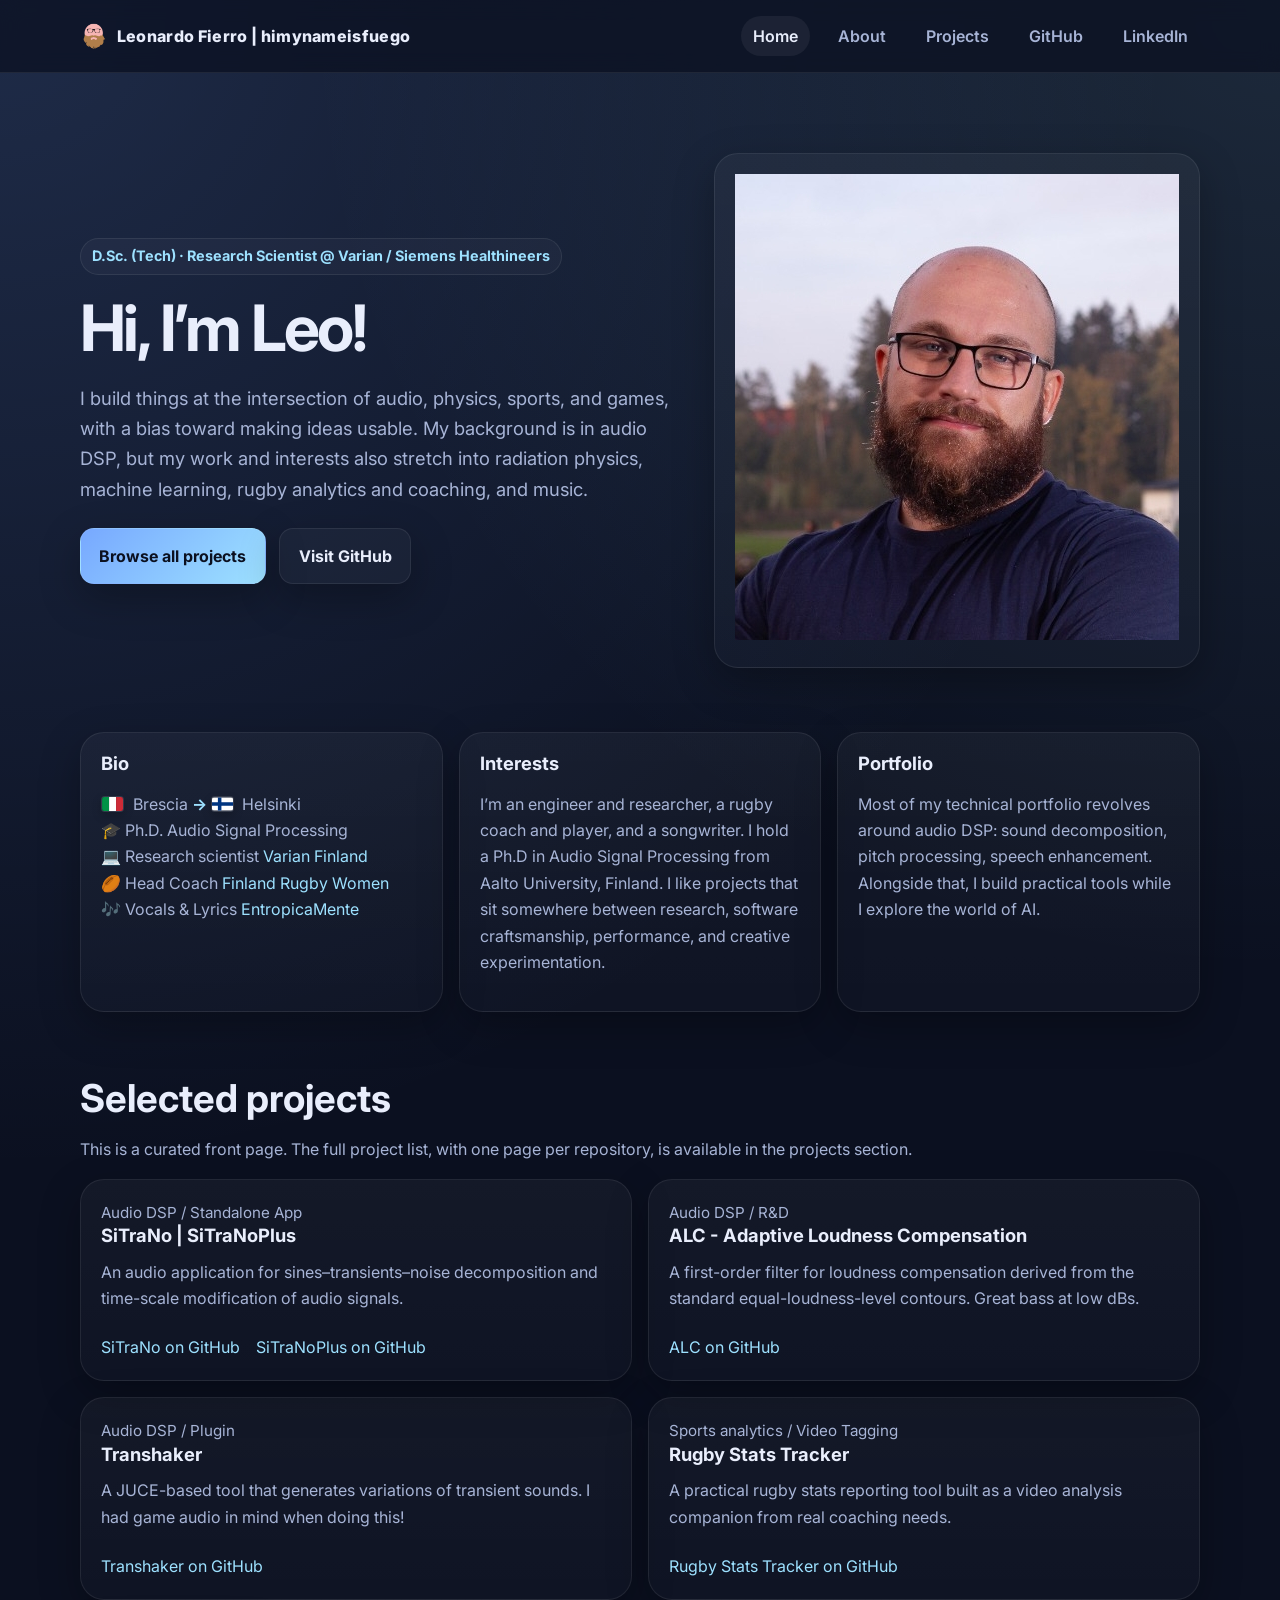
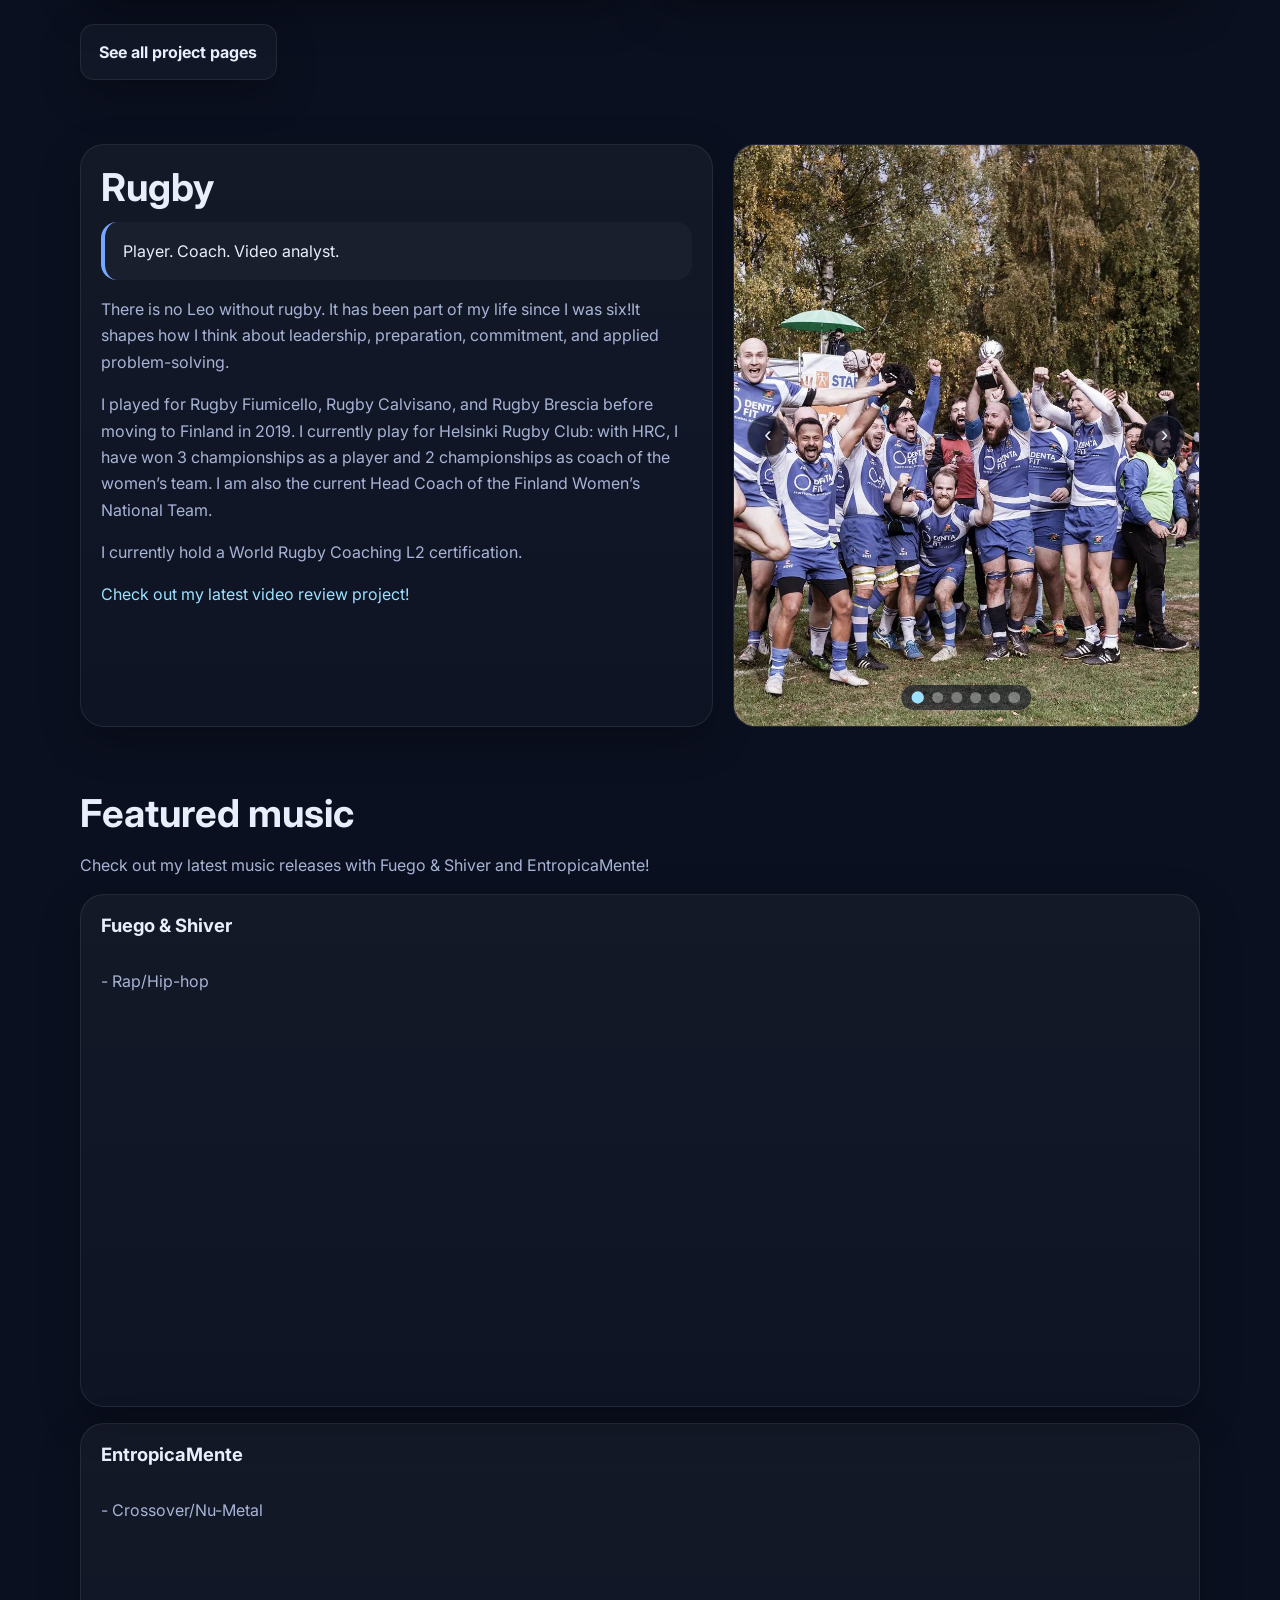
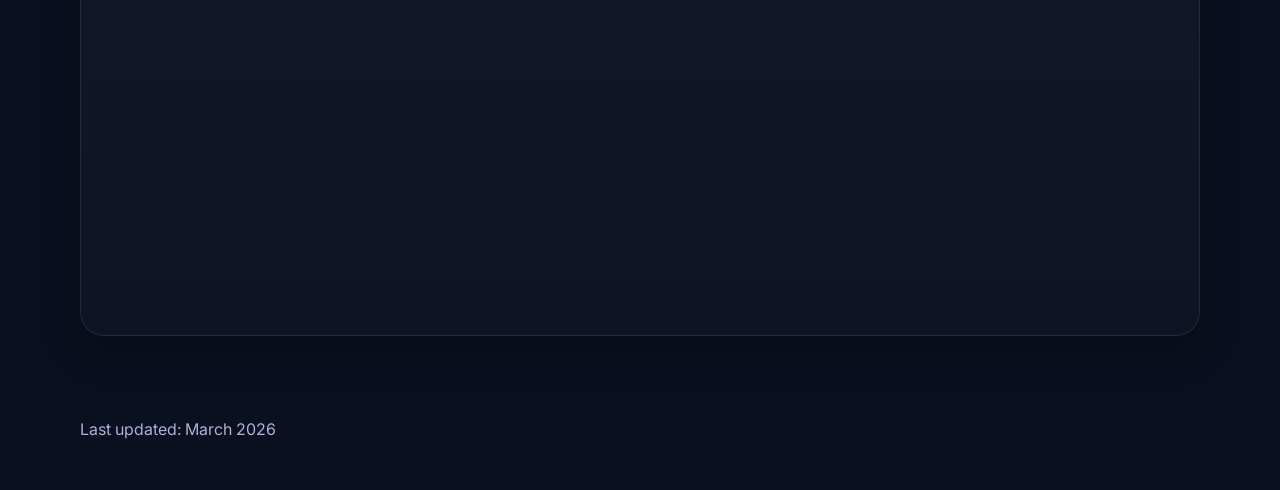
==== index.html @ 5ecedb30 "Refined music section" ====
<!DOCTYPE html>
<html lang="en">
<head>
  <meta charset="UTF-8" />
  <meta name="viewport" content="width=device-width, initial-scale=1.0" />
  <title>Leonardo Fierro | Home</title>
  <meta name="description" content="Portfolio site for Leonardo Fierro, featuring audio DSP, software tools, music, rugby, ML, and side projects." />
  <link rel="preconnect" href="https://fonts.googleapis.com">
  <link rel="preconnect" href="https://fonts.gstatic.com" crossorigin>
  <link href="https://fonts.googleapis.com/css2?family=Inter:wght@400;500;600;700;800&display=swap" rel="stylesheet">
  <link rel="stylesheet" href="style.css?v=20260321-1" />
  <style>
    .brand{display:inline-flex;align-items:center;gap:.55rem;text-decoration:none;}
    .brand-icon{width:28px;height:28px;object-fit:contain;display:block;}
  </style>
</head>
<body>

<header class="site-header">
  <div class="container nav">
    <a class="brand" href="index.html">
      <img src="assets/Leo_Icon.png" alt="Leo icon" class="brand-icon" />
      <span>Leonardo Fierro | himynameisfuego</span>
    </a>
    <nav class="nav-links">
      <a class="active" href="index.html">Home</a>
      <a href="about.html">About</a>
      <a href="projects.html">Projects</a>
      <a href="https://github.com/himynameisfuego">GitHub</a>
      <a href="https://www.linkedin.com/in/leonardo-fierro">LinkedIn</a>
    </nav>
  </div>
</header>

<main>
  <section class="hero">
    <div class="container hero-grid hero-grid-profile">
      <div>
        <span class="kicker">D.Sc. (Tech) · Research Scientist @ Varian / Siemens Healthineers </span>
        <p>   </p>
        <h1>Hi, I’m Leo!</h1>
        <p class="lead">I build things at the intersection of audio, physics, sports, and games, with a bias toward making ideas usable. My background is in audio DSP, but my work and interests also stretch into radiation physics, machine learning, rugby analytics and coaching, and music.</p>
        <div class="actions">
          <a class="button primary" href="projects.html">Browse all projects</a>
          <a class="button secondary" href="https://github.com/himynameisfuego">Visit GitHub</a>
        </div>
      </div>

      <aside class="card photo-card">
        <div class="photo-placeholder">
          <img src="assets/Leo_Portrait.jpeg" alt="Portrait" class="profile-photo" />
        </div>
      </aside>
    </div>
  </section>

  <section class="section">
    <div class="container grid-3">
      <article class="card">
        <h3>Bio</h3>
        <p><span class="flag-badge" aria-label="Italy">
          <svg viewBox="0 0 3 2" role="img" aria-hidden="true">
            <rect width="1" height="2" x="0" fill="#009246"></rect>
            <rect width="1" height="2" x="1" fill="#ffffff"></rect>
            <rect width="1" height="2" x="2" fill="#ce2b37"></rect>
          </svg>
        </span> Brescia <span class="bio-arrow" aria-hidden="true">→</span> <span class="flag-badge" aria-label="Finland">
          <svg viewBox="0 0 18 11" role="img" aria-hidden="true">
            <rect width="18" height="11" fill="#ffffff"></rect>
            <rect x="5" width="3" height="11" fill="#003580"></rect>
            <rect y="4" width="18" height="3" fill="#003580"></rect>
          </svg>
        </span> Helsinki<br>
        🎓 Ph.D. Audio Signal Processing<br>
        💻 Research scientist <a href="https://instagram.com/varian_finland">Varian Finland</a><br>
        🏉 Head Coach <a href="https://instagram.com/finrugby15s">Finland Rugby Women</a><br>
        🎶 Vocals & Lyrics <a href="https://instagram.com/entropicamentegang">EntropicaMente</a></p>
      </article>
      <article class="card">
        <h3>Interests</h3>
        <p>I’m an engineer and researcher, a rugby coach and player, and a songwriter. I hold a Ph.D in Audio Signal Processing from Aalto University, Finland. I like projects that sit somewhere between research, software craftsmanship, performance, and creative experimentation.</p>
      </article>
      <article class="card">
        <h3>Portfolio</h3>
        <p>Most of my technical portfolio revolves around audio DSP: sound decomposition, pitch processing, speech enhancement. Alongside that, I build practical tools while I explore the world of AI. </p>
      </article>
    </div>
  </section>

 <section class="section">
    <div class="container">
      <h2>Selected projects</h2>
      <p>This is a curated front page. The full project list, with one page per repository, is available in the projects section.</p>
      <div class="project-grid">
        <article class="card project-card">
          <div>
            <div class="small">Audio DSP / Standalone App</div>
            <h3>SiTraNo | SiTraNoPlus</h3>
            <p>An audio application for sines–transients–noise decomposition and time-scale modification of audio signals.</p>
          </div>
          <div class="footer-links">
            <a href="https://github.com/himynameisfuego/SiTraNo">SiTraNo on GitHub</a>
            <a href="https://github.com/himynameisfuego/SiTraNoPlus">SiTraNoPlus on GitHub</a>
          </div>
        </article>

        <article class="card project-card">
          <div>
            <div class="small">Audio DSP / R&D</div>
            <h3>ALC - Adaptive Loudness Compensation</h3>
            <p>A first-order filter for loudness compensation derived from the standard equal-loudness-level contours. Great bass at low dBs.</p>
          </div>
          <div class="footer-links">
            <a href="https://github.com/himynameisfuego/ALC">ALC on GitHub</a>
          </div>
        </article>
        <article class="card project-card">
          <div>
            <div class="small">Audio DSP / Plugin</div>
            <h3>Transhaker</h3>
            <p>A JUCE-based tool that generates variations of transient sounds. I had game audio in mind when doing this!</p>
          </div>
          <div class="footer-links">
            <a href="https://github.com/himynameisfuego/transhaker">Transhaker on GitHub</a>
          </div>
        </article>
        <article class="card project-card">
          <div>
            <div class="small">Sports analytics / Video Tagging</div>
            <h3>Rugby Stats Tracker</h3>
            <p>A practical rugby stats reporting tool built as a video analysis companion from real coaching needs.</p>
          </div>
          <div class="footer-links">
            <a href="https://github.com/himynameisfuego/rugbystatstracker">Rugby Stats Tracker on GitHub</a>
          </div>
        </article>
      </div>
      <div class="actions">
        <a class="button secondary" href="projects.html">See all project pages</a>
      </div>
    </div>
  </section>

  <section class="section">
    <div class="container two-col">
      <article class="card">
        <h2>Rugby</h2>
        <div class="callout">Player. Coach. Video analyst.</div>
        
        <p>There is no Leo without rugby. It has been part of my life since I was six!It shapes how I think about leadership, preparation, commitment, and applied problem-solving. </p>
        <p>I played for Rugby Fiumicello, Rugby Calvisano, and Rugby Brescia before moving to Finland in 2019. I currently play for Helsinki Rugby Club: with HRC, I have won 3 championships as a player and 2 championships as coach of the women’s team. I am also the current Head Coach of the Finland Women’s National Team.</p>
        <p>I currently hold a World Rugby Coaching L2 certification.</p>
        <p><a href="https://github.com/himynameisfuego/rugbystatstracker">Check out my latest video review project!</a></p>
      </article>
      <article class="slideshow-card">
        <div class="image-carousel" data-carousel aria-label="Rugby slideshow">
          <div class="carousel-viewport">
            <img class="carousel-slide is-active" src="assets/rugbycarousel/rugby_carousel_0.jpg" alt="Rugby photo 1" />
            <img class="carousel-slide" src="assets/rugbycarousel/rugby_carousel_1.jpg" alt="Rugby photo 2" />
            <img class="carousel-slide" src="assets/rugbycarousel/rugby_carousel_2.jpg" alt="Rugby photo 3" />
            <img class="carousel-slide" src="assets/rugbycarousel/rugby_carousel_3.jpg" alt="Rugby photo 4" />
            <img class="carousel-slide" src="assets/rugbycarousel/rugby_carousel_4.jpg" alt="Rugby photo 5" />
            <img class="carousel-slide" src="assets/rugbycarousel/rugby_carousel_5.jpg" alt="Rugby photo 6" />
          </div>
          <button class="carousel-button prev" type="button" aria-label="Previous slide">&#8249;</button>
          <button class="carousel-button next" type="button" aria-label="Next slide">&#8250;</button>
          <div class="carousel-dots" aria-label="Select slide">
            <button class="carousel-dot is-active" type="button" aria-label="Show slide 1"></button>
            <button class="carousel-dot" type="button" aria-label="Show slide 2"></button>
            <button class="carousel-dot" type="button" aria-label="Show slide 3"></button>
            <button class="carousel-dot" type="button" aria-label="Show slide 4"></button>
            <button class="carousel-dot" type="button" aria-label="Show slide 5"></button>
            <button class="carousel-dot" type="button" aria-label="Show slide 6"></button>
          </div>
        </div>
      </article>
    </div>
  </section>

  <section class="section">
    <div class="container">
      <h2>Featured music</h2>
      <p>Check out my latest music releases with Fuego &amp; Shiver and EntropicaMente!</p>
      <div class="music-grid">
        <article class="card music-card">
          <h3>Fuego &amp; Shiver</h3><p> - Rap/Hip-hop</p>
          <div class="music-split">
            <div class="embed-panel">
              <div class="embed-shell">
                <iframe width="100%" height="352" style="border-radius:12px" src="https://open.spotify.com/embed/artist/7glxHQGzn2ToQAzg8unOnQ?utm_source=generator" width="100%" height="352" frameBorder="0" allowfullscreen="" allow="autoplay; clipboard-write; encrypted-media; fullscreen; picture-in-picture" loading="lazy"></iframe>
              </div>
            </div>
            <div class="embed-panel">
              <iframe width="100%" height="352"src="https://www.youtube.com/embed/sMtLFFxiB2U?si=kuXKdVcHOmnSJysK" title="YouTube video player" frameborder="0" allow="accelerometer; autoplay; clipboard-write; encrypted-media; gyroscope; picture-in-picture; web-share" referrerpolicy="strict-origin-when-cross-origin" allowfullscreen></iframe>
            </div>
          </div>
        </article>

        <article class="card music-card">
          <h3>EntropicaMente</h3><p> - Crossover/Nu-Metal</p>
          <div class="music-split">
            <div class="embed-panel">
              <div class="embed-shell">
                <iframe style="border-radius:12px" src="https://open.spotify.com/embed/artist/7eSi8KsNZN5KmfMypbUKiH?utm_source=generator" width="100%" height="352" frameBorder="0" allowfullscreen="" allow="autoplay; clipboard-write; encrypted-media; fullscreen; picture-in-picture" loading="lazy"></iframe>
              </div>
            </div>
            <div class="embed-panel">
              <iframe width="100%" height="352" src="https://www.youtube.com/embed/uacn_IPbS1g?si=yPles4wyiIvfH2qT" title="YouTube video player" frameborder="0" allow="accelerometer; autoplay; clipboard-write; encrypted-media; gyroscope; picture-in-picture; web-share" referrerpolicy="strict-origin-when-cross-origin" allowfullscreen></iframe>
            </div>
          </div>
        </article>
      </div>
    </div>
  </section>

 
</main>

<footer>
  <div class="container">
    <div>Last updated: March 2026</div>
  </div>
</footer>
<script>
  document.querySelectorAll("[data-carousel]").forEach((carousel) => {
    const slides = Array.from(carousel.querySelectorAll(".carousel-slide"));
    const dots = Array.from(carousel.querySelectorAll(".carousel-dot"));
    const prevButton = carousel.querySelector(".carousel-button.prev");
    const nextButton = carousel.querySelector(".carousel-button.next");
    let activeIndex = 0;
    let intervalId;

    const setSlide = (index) => {
      activeIndex = (index + slides.length) % slides.length;

      slides.forEach((slide, slideIndex) => {
        slide.classList.toggle("is-active", slideIndex === activeIndex);
      });

      dots.forEach((dot, dotIndex) => {
        const isActive = dotIndex === activeIndex;
        dot.classList.toggle("is-active", isActive);
        dot.setAttribute("aria-current", isActive ? "true" : "false");
      });
    };

    const startAutoplay = () => {
      clearInterval(intervalId);
      intervalId = window.setInterval(() => {
        setSlide(activeIndex + 1);
      }, 4500);
    };

    prevButton?.addEventListener("click", () => {
      setSlide(activeIndex - 1);
      startAutoplay();
    });

    nextButton?.addEventListener("click", () => {
      setSlide(activeIndex + 1);
      startAutoplay();
    });

    dots.forEach((dot, dotIndex) => {
      dot.addEventListener("click", () => {
        setSlide(dotIndex);
        startAutoplay();
      });
    });

    carousel.addEventListener("mouseenter", () => clearInterval(intervalId));
    carousel.addEventListener("mouseleave", startAutoplay);
    carousel.addEventListener("focusin", () => clearInterval(intervalId));
    carousel.addEventListener("focusout", startAutoplay);

    setSlide(0);
    startAutoplay();
  });
</script>
</body>
</html>
---- style.css ----
:root {
  --bg: #0b1020;
  --panel: #121a31;
  --panel-2: #182242;
  --text: #e9eefc;
  --muted: #a7b4d6;
  --accent: #77a8ff;
  --accent-2: #9de1ff;
  --border: rgba(255,255,255,0.08);
  --shadow: 0 14px 40px rgba(0,0,0,0.28);
  --max: 1120px;
}
* { box-sizing: border-box; }
html { scroll-behavior: smooth; }
body {
  margin: 0;
  font-family: Inter, ui-sans-serif, system-ui, -apple-system, BlinkMacSystemFont, "Segoe UI", sans-serif;
  background:
    radial-gradient(circle at top left, rgba(119,168,255,0.18), transparent 30%),
    radial-gradient(circle at top right, rgba(157,225,255,0.12), transparent 25%),
    var(--bg);
  color: var(--text);
  line-height: 1.65;
}
a { color: var(--accent-2); text-decoration: none; }
a:hover { text-decoration: underline; }
.container { width: min(var(--max), calc(100% - 2rem)); margin: 0 auto; }
.site-header {
  position: sticky; top: 0; z-index: 20;
  backdrop-filter: blur(10px);
  background: rgba(11,16,32,0.72);
  border-bottom: 1px solid var(--border);
}
.nav {
  display: flex; align-items: center; justify-content: space-between;
  min-height: 72px; gap: 1rem;
}
.brand { font-weight: 800; color: var(--text); letter-spacing: 0.02em; }
.nav-links { display: flex; gap: 1rem; flex-wrap: wrap; }
.nav-links a {
  color: var(--muted); font-weight: 600; padding: 0.4rem 0.75rem; border-radius: 999px;
}
.nav-links a:hover, .nav-links a.active {
  background: rgba(255,255,255,0.06); color: var(--text); text-decoration: none;
}
.hero { padding: 5rem 0 3rem; }
.hero-grid { display: grid; grid-template-columns: 1.2fr 0.8fr; gap: 2rem; align-items: center; }
.kicker {
  display: inline-block; padding: 0.35rem 0.7rem; border: 1px solid var(--border); border-radius: 999px;
  color: var(--accent-2); font-size: 0.9rem; font-weight: 700; background: rgba(255,255,255,0.03);
}
h1, h2, h3 { line-height: 1.15; margin: 0 0 0.8rem; }
h1 { font-size: clamp(2.5rem, 5vw, 4.6rem); letter-spacing: -0.04em; }
h2 { font-size: clamp(1.8rem, 3vw, 2.4rem); }
h3 { font-size: 1.15rem; }
.lead { font-size: 1.15rem; color: var(--muted); max-width: 66ch; }
.actions { display: flex; gap: 0.85rem; flex-wrap: wrap; margin-top: 1.5rem; }
.button {
  display: inline-flex; align-items: center; justify-content: center;
  padding: 0.85rem 1.15rem; border-radius: 14px; font-weight: 700;
  border: 1px solid var(--border); box-shadow: var(--shadow);
}
.button.primary { background: linear-gradient(135deg, var(--accent), var(--accent-2)); color: #0b1020; }
.button.secondary { background: rgba(255,255,255,0.03); color: var(--text); }
.card {
  background: linear-gradient(180deg, rgba(255,255,255,0.04), rgba(255,255,255,0.02));
  border: 1px solid var(--border);
  border-radius: 24px;
  padding: 1.25rem;
  box-shadow: var(--shadow);
}
.stat-grid, .grid-3, .project-grid {
  display: grid; gap: 1rem;
}
.stat-grid { grid-template-columns: repeat(3, minmax(0, 1fr)); margin-top: 1.3rem; }
.grid-3 { grid-template-columns: repeat(3, minmax(0, 1fr)); }
.project-grid { grid-template-columns: repeat(2, minmax(0, 1fr)); }
.music-grid {
  display: grid;
  gap: 1rem;
}
.stat-number { font-size: 1.7rem; font-weight: 800; }
.stat-label { color: var(--muted); font-size: 0.95rem; }
.section { padding: 1rem 0 3rem; }
.section p { color: var(--muted); }
.flag-badge {
  display: inline-flex;
  width: 1.45rem;
  height: 1rem;
  margin-right: 0.28rem;
  vertical-align: -0.12rem;
  border: 1px solid rgba(255,255,255,0.12);
  border-radius: 0.2rem;
  overflow: hidden;
  box-shadow: 0 4px 10px rgba(0,0,0,0.2);
}
.flag-badge svg {
  width: 100%;
  height: 100%;
  display: block;
}
.bio-arrow {
  color: var(--accent-2);
  font-weight: 700;
}
.badges { display: flex; gap: 0.55rem; flex-wrap: wrap; margin-top: 0.8rem; }
.badge {
  padding: 0.35rem 0.65rem; border-radius: 999px; font-size: 0.84rem; font-weight: 700;
  background: rgba(119,168,255,0.12); color: var(--accent-2); border: 1px solid rgba(119,168,255,0.15);
}
.project-card {
  display: flex; flex-direction: column; gap: 0.9rem;
  min-height: 100%;
}
.project-card .meta, .meta-list { color: var(--muted); font-size: 0.95rem; }
.project-card p { margin: 0; }
.project-card .footer-links { display: flex; gap: 1rem; flex-wrap: wrap; margin-top: auto; padding-top: 0.5rem; }
.music-card {
  display: flex;
  flex-direction: column;
  gap: 1rem;
}
.music-card h3 {
  margin: 0;
}
.music-split {
  display: grid;
  grid-template-columns: repeat(2, minmax(0, 1fr));
  gap: 1rem;
}
.embed-panel {
  display: flex;
  flex-direction: column;
  gap: 0.7rem;
}
.embed-shell {
  min-height: 352px;
}
.video-placeholder {
  display: flex;
  align-items: center;
  justify-content: center;
  min-height: 352px;
  padding: 1.25rem;
  border: 1px dashed rgba(157,225,255,0.3);
  border-radius: 18px;
  background:
    linear-gradient(180deg, rgba(255,255,255,0.03), rgba(255,255,255,0.02)),
    radial-gradient(circle at top left, rgba(119,168,255,0.12), transparent 45%);
  color: var(--muted);
  font-weight: 600;
  text-align: center;
}
.callout {
  border-left: 4px solid var(--accent); padding: 1rem 1rem 1rem 1.1rem; background: rgba(255,255,255,0.03); border-radius: 16px;
}
.music-slideshow-card {
  display: flex;
  flex-direction: column;
  gap: 1rem;
}
.image-carousel {
  position: relative;
  border-radius: 22px;
  overflow: hidden;
  border: 1px solid var(--border);
  background: rgba(255,255,255,0.03);
}
.carousel-viewport {
  position: relative;
  aspect-ratio: 4 / 5;
  min-height: 320px;
}
.carousel-slide {
  position: absolute;
  inset: 0;
  width: 100%;
  height: 100%;
  object-fit: cover;
  opacity: 0;
  transition: opacity 0.45s ease;
}
.carousel-slide.is-active {
  opacity: 1;
}
.carousel-button {
  position: absolute;
  top: 50%;
  transform: translateY(-50%);
  width: 42px;
  height: 42px;
  border: 1px solid rgba(255,255,255,0.16);
  border-radius: 999px;
  background: rgba(11,16,32,0.68);
  color: var(--text);
  font-size: 1.4rem;
  line-height: 1;
  cursor: pointer;
  z-index: 2;
  transition: background 0.2s ease, border-color 0.2s ease;
}
.carousel-button:hover,
.carousel-button:focus-visible {
  background: rgba(24,34,66,0.92);
  border-color: rgba(157,225,255,0.42);
}
.carousel-button.prev { left: 0.85rem; }
.carousel-button.next { right: 0.85rem; }
.carousel-dots {
  position: absolute;
  left: 50%;
  bottom: 1rem;
  transform: translateX(-50%);
  display: flex;
  gap: 0.5rem;
  padding: 0.45rem 0.7rem;
  border-radius: 999px;
  background: rgba(11,16,32,0.62);
  z-index: 2;
}
.carousel-dot {
  width: 0.7rem;
  height: 0.7rem;
  padding: 0;
  border: 0;
  border-radius: 999px;
  background: rgba(255,255,255,0.35);
  cursor: pointer;
  transition: transform 0.2s ease, background 0.2s ease;
}
.carousel-dot.is-active {
  background: var(--accent-2);
  transform: scale(1.12);
}
.page-hero { padding: 3rem 0 1.5rem; }
.page-hero h1 { font-size: clamp(2rem, 4vw, 3.2rem); }
.breadcrumbs { color: var(--muted); margin-bottom: 0.8rem; font-size: 0.95rem; }
.two-col { display: grid; grid-template-columns: 1.15fr 0.85fr; gap: 1.25rem; }
.about-hero-grid {
  display: grid;
  grid-template-columns: minmax(0, 1.15fr) minmax(320px, 0.85fr);
  gap: 1.5rem;
  align-items: start;
}
.about-summary-card {
  display: grid;
  gap: 1rem;
}
.about-photo {
  width: 100%;
  aspect-ratio: 4 / 4.8;
  object-fit: cover;
  border-radius: 18px;
  border: 1px solid var(--border);
}
.about-fact-list {
  display: grid;
  gap: 0.9rem;
}
.about-fact {
  padding: 0.95rem 1rem;
  border-radius: 18px;
  border: 1px solid var(--border);
  background: rgba(255,255,255,0.03);
}
.about-fact p {
  margin: 0.35rem 0 0;
}
.eyebrow {
  color: var(--accent-2);
  font-size: 0.78rem;
  font-weight: 800;
  letter-spacing: 0.08em;
  text-transform: uppercase;
}
.timeline {
  position: relative;
  display: grid;
  gap: 1.1rem;
  margin-top: 1.5rem;
}
.timeline::before {
  content: "";
  position: absolute;
  left: 10.6rem;
  top: 0.4rem;
  bottom: 0.4rem;
  width: 2px;
  background: linear-gradient(180deg, rgba(157,225,255,0.75), rgba(119,168,255,0.2));
}
.timeline-item {
  display: grid;
  grid-template-columns: 9rem 1rem minmax(0, 1fr);
  gap: 1rem;
  align-items: start;
}
.timeline-date {
  padding-top: 0.15rem;
  color: var(--accent-2);
  font-size: 0.8rem;
  font-weight: 800;
  letter-spacing: 0.07em;
  text-align: right;
  text-transform: uppercase;
}
.timeline-marker {
  position: relative;
  width: 1rem;
  height: 1rem;
  margin-top: 0.2rem;
  border-radius: 999px;
  background: linear-gradient(135deg, var(--accent), var(--accent-2));
  box-shadow: 0 0 0 5px rgba(119,168,255,0.14);
}
.timeline-card {
  padding: 1rem 1.1rem;
  border-radius: 20px;
  border: 1px solid var(--border);
  background: linear-gradient(180deg, rgba(255,255,255,0.04), rgba(255,255,255,0.02));
}
.timeline-card h3 {
  margin-bottom: 0.5rem;
}
.timeline-card p {
  margin: 0;
}
.publication-grid,
.highlight-grid {
  display: grid;
  gap: 1rem;
}
.publication-grid {
  grid-template-columns: repeat(2, minmax(0, 1fr));
}
.publication-card,
.highlight-card {
  display: flex;
  flex-direction: column;
  gap: 0.9rem;
  min-height: 100%;
}
.publication-list {
  margin: 0;
  padding-left: 1.2rem;
  display: grid;
  gap: 1rem;
}
.publication-list li {
  color: var(--muted);
}
.publication-list p {
  margin: 0.2rem 0 0;
}
.publication-year {
  display: inline-block;
  margin-bottom: 0.25rem;
  color: var(--accent-2);
  font-size: 0.84rem;
  font-weight: 800;
  letter-spacing: 0.06em;
  text-transform: uppercase;
}
.highlight-grid {
  grid-template-columns: repeat(2, minmax(0, 1fr));
}
ul.clean { margin: 0; padding-left: 1.15rem; color: var(--muted); }
ul.clean li + li { margin-top: 0.55rem; }
footer { padding: 2rem 0 3rem; color: var(--muted); }
.small { font-size: 0.95rem; color: var(--muted); }
@media (max-width: 900px) {
  .hero-grid, .two-col, .grid-3, .project-grid, .stat-grid { grid-template-columns: 1fr; }
  .nav { padding: 0.75rem 0; align-items: flex-start; flex-direction: column; }
  .about-hero-grid,
  .publication-grid,
  .highlight-grid {
    grid-template-columns: 1fr;
  }
  .music-split {
    grid-template-columns: 1fr;
  }
  .timeline::before {
    left: 0.45rem;
  }
  .timeline-item {
    grid-template-columns: 1rem minmax(0, 1fr);
  }
  .timeline-date {
    grid-column: 2;
    text-align: left;
    padding: 0 0 0.25rem;
  }
  .timeline-marker {
    grid-row: 1 / span 2;
  }
  .timeline-card {
    grid-column: 2;
  }
}
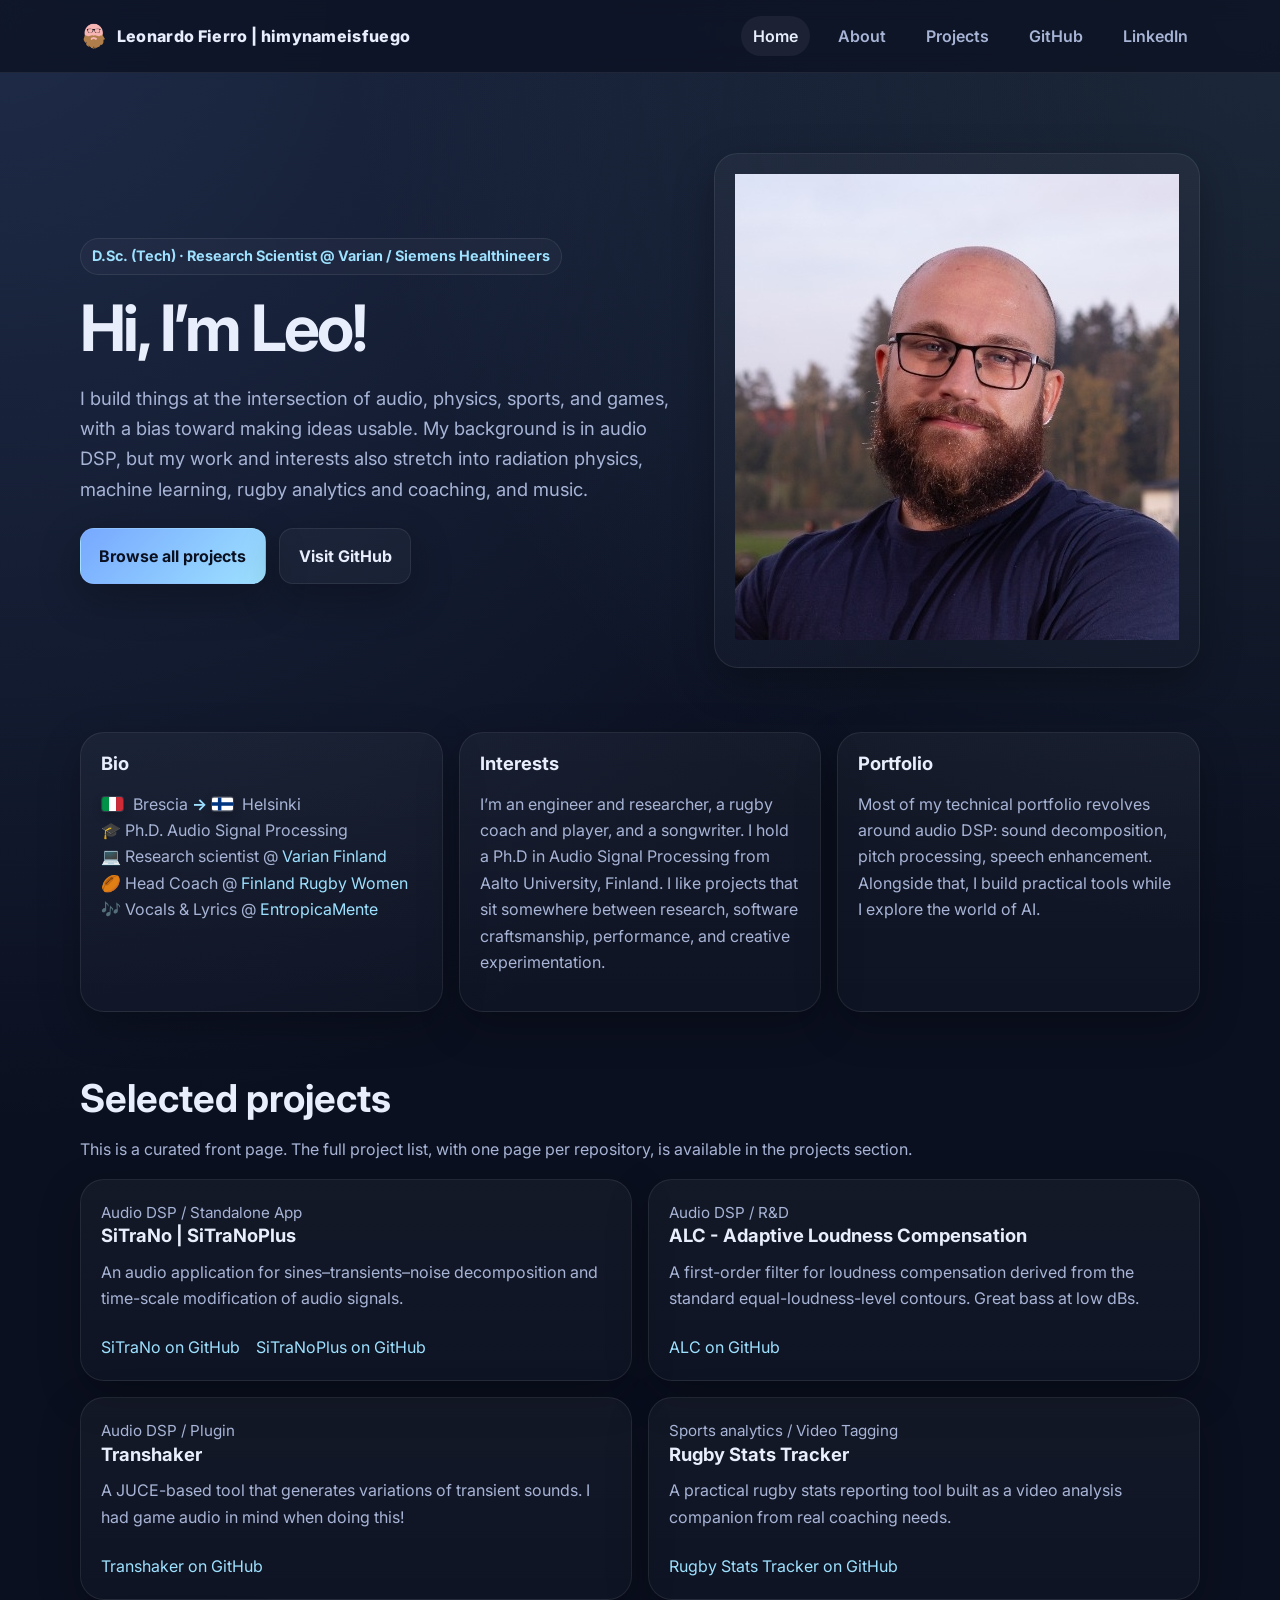
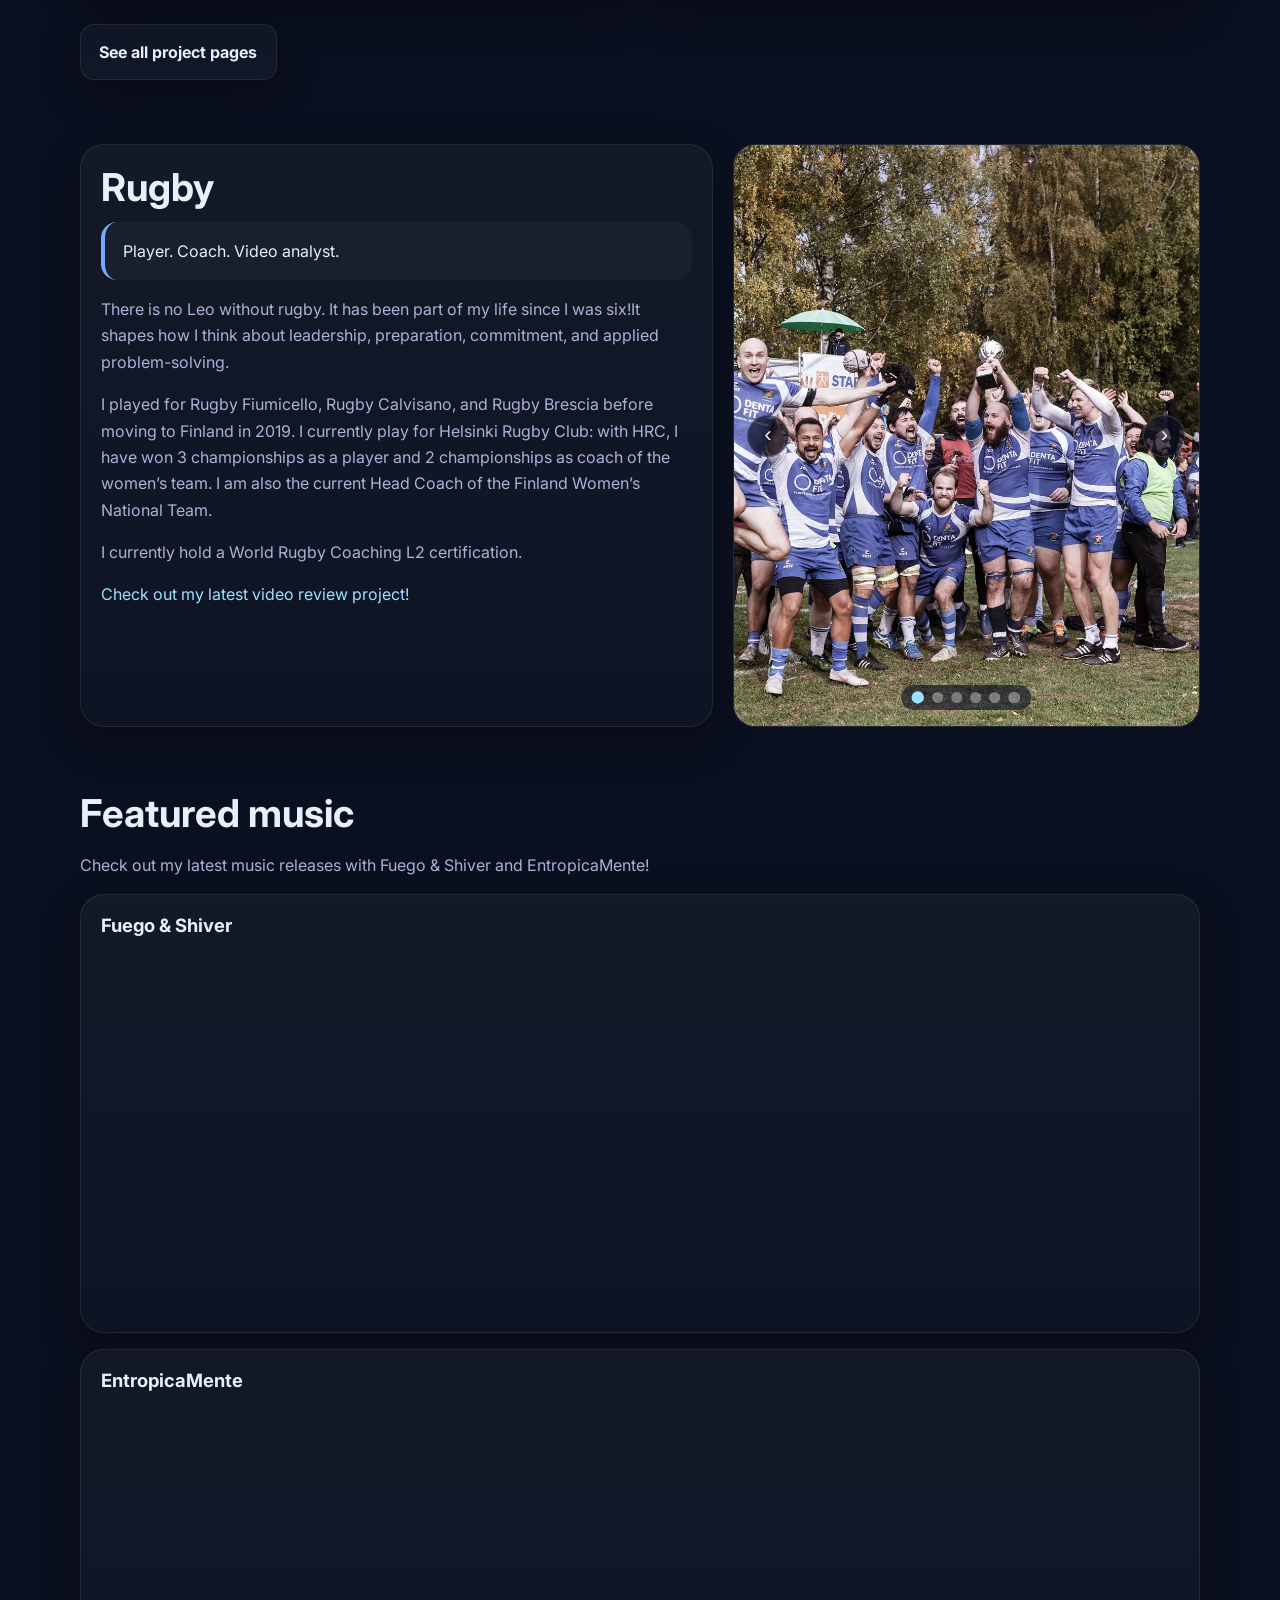
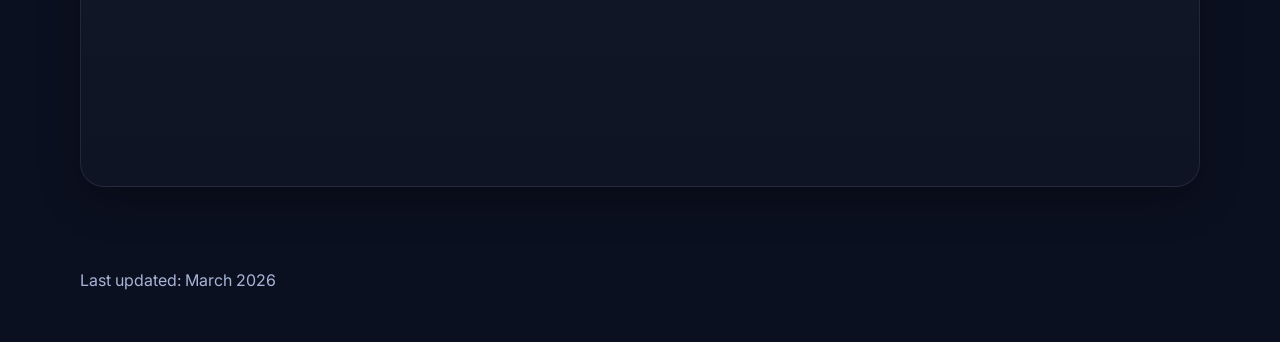
==== commit 72114208: "Refined music section" ====
--- a/index.html
+++ b/index.html
@@ -72,9 +72,9 @@
           </svg>
         </span> Helsinki<br>
         🎓 Ph.D. Audio Signal Processing<br>
-        💻 Research scientist <a href="https://instagram.com/varian_finland">Varian Finland</a><br>
-        🏉 Head Coach <a href="https://instagram.com/finrugby15s">Finland Rugby Women</a><br>
-        🎶 Vocals & Lyrics <a href="https://instagram.com/entropicamentegang">EntropicaMente</a></p>
+        💻 Research scientist @ <a href="https://instagram.com/varian_finland">Varian Finland</a><br>
+        🏉 Head Coach @ <a href="https://instagram.com/finrugby15s">Finland Rugby Women</a><br>
+        🎶 Vocals & Lyrics @ <a href="https://instagram.com/entropicamentegang">EntropicaMente</a></p>
       </article>
       <article class="card">
         <h3>Interests</h3>
@@ -183,7 +183,7 @@
       <p>Check out my latest music releases with Fuego &amp; Shiver and EntropicaMente!</p>
       <div class="music-grid">
         <article class="card music-card">
-          <h3>Fuego &amp; Shiver</h3><p> - Rap/Hip-hop</p>
+          <h3>Fuego &amp; Shiver</h3>
           <div class="music-split">
             <div class="embed-panel">
               <div class="embed-shell">
@@ -197,7 +197,7 @@
         </article>
 
         <article class="card music-card">
-          <h3>EntropicaMente</h3><p> - Crossover/Nu-Metal</p>
+          <h3>EntropicaMente</h3>
           <div class="music-split">
             <div class="embed-panel">
               <div class="embed-shell">
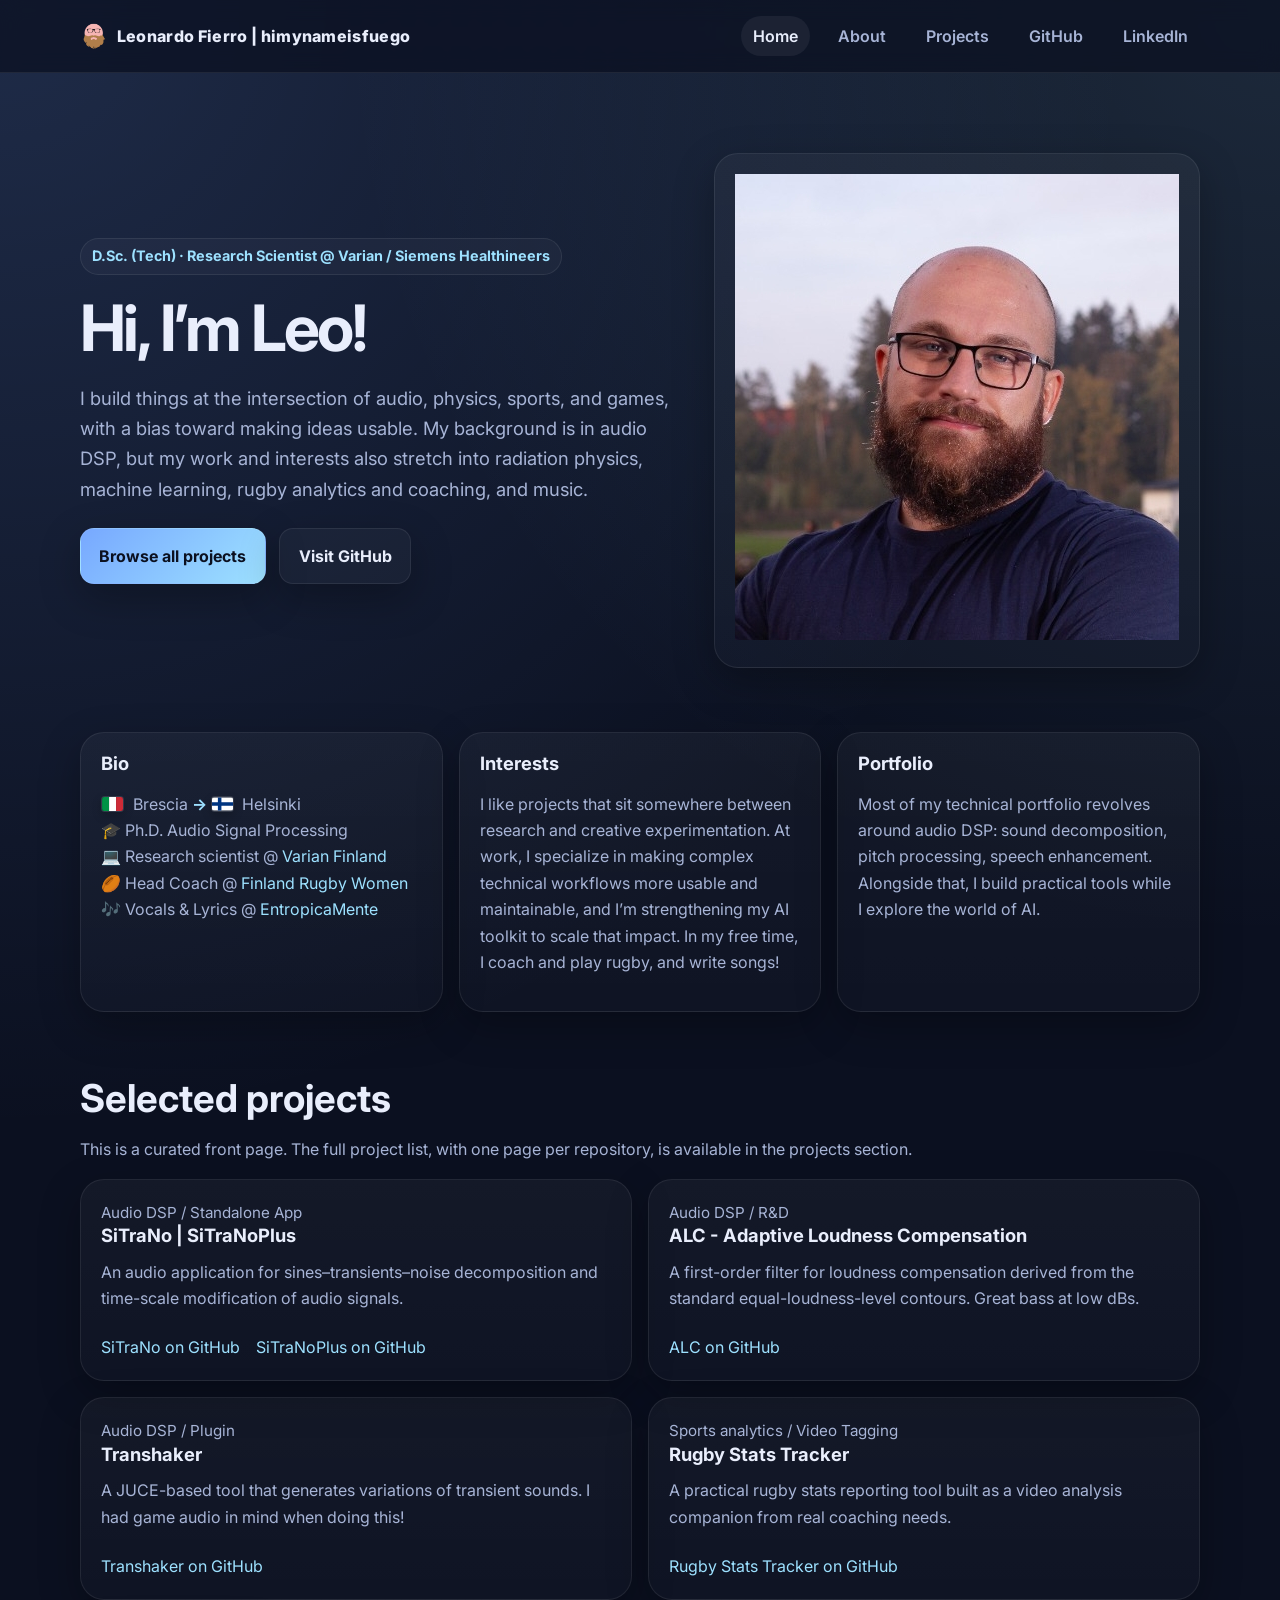
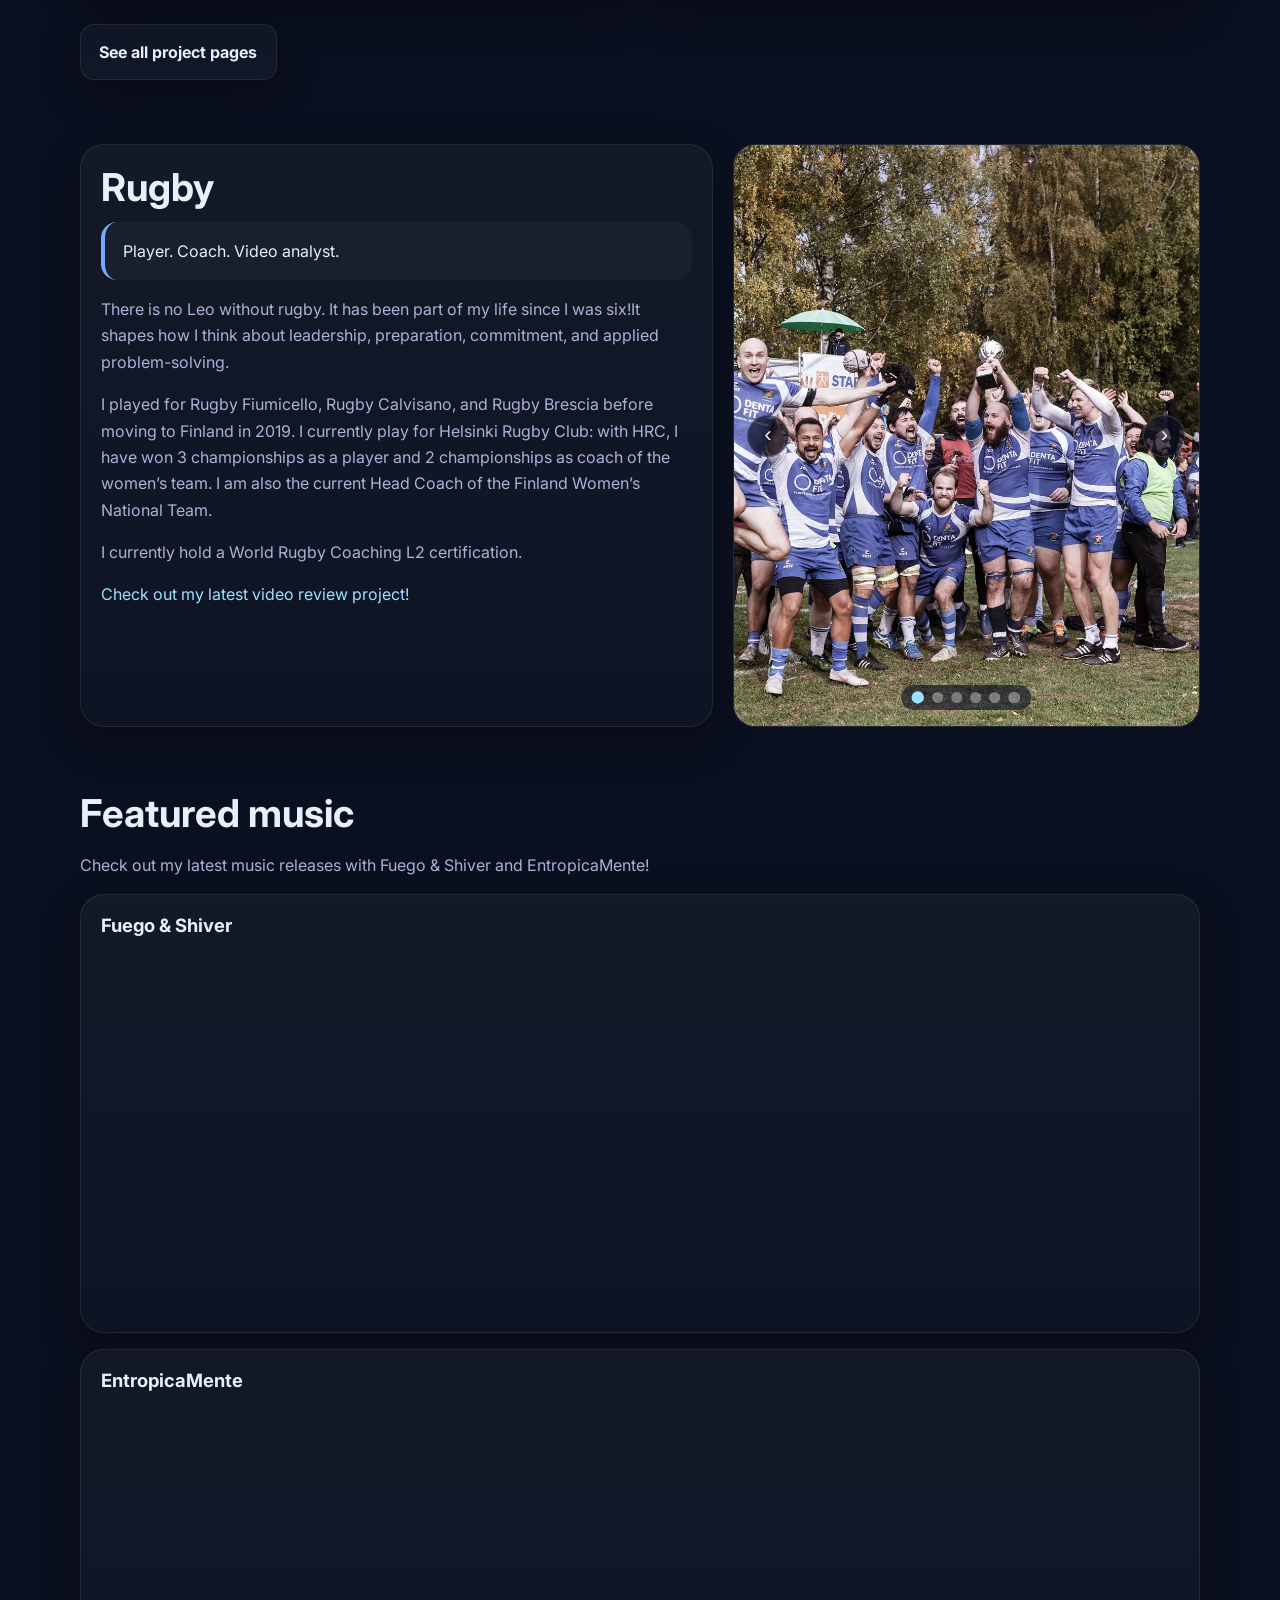
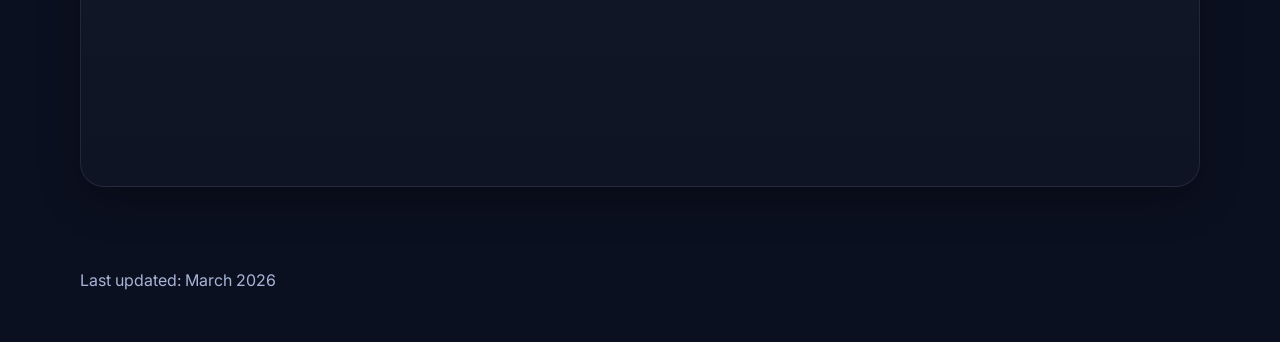
==== commit 93978985: "Refined interests box" ====
--- a/index.html
+++ b/index.html
@@ -78,7 +78,7 @@
       </article>
       <article class="card">
         <h3>Interests</h3>
-        <p>I’m an engineer and researcher, a rugby coach and player, and a songwriter. I hold a Ph.D in Audio Signal Processing from Aalto University, Finland. I like projects that sit somewhere between research, software craftsmanship, performance, and creative experimentation.</p>
+        <p> I like projects that sit somewhere between research and creative experimentation. At work, I specialize in making complex technical workflows more usable and maintainable, and I’m strengthening my AI toolkit to scale that impact. In my free time, I coach and play rugby, and write songs!</p>
       </article>
       <article class="card">
         <h3>Portfolio</h3>
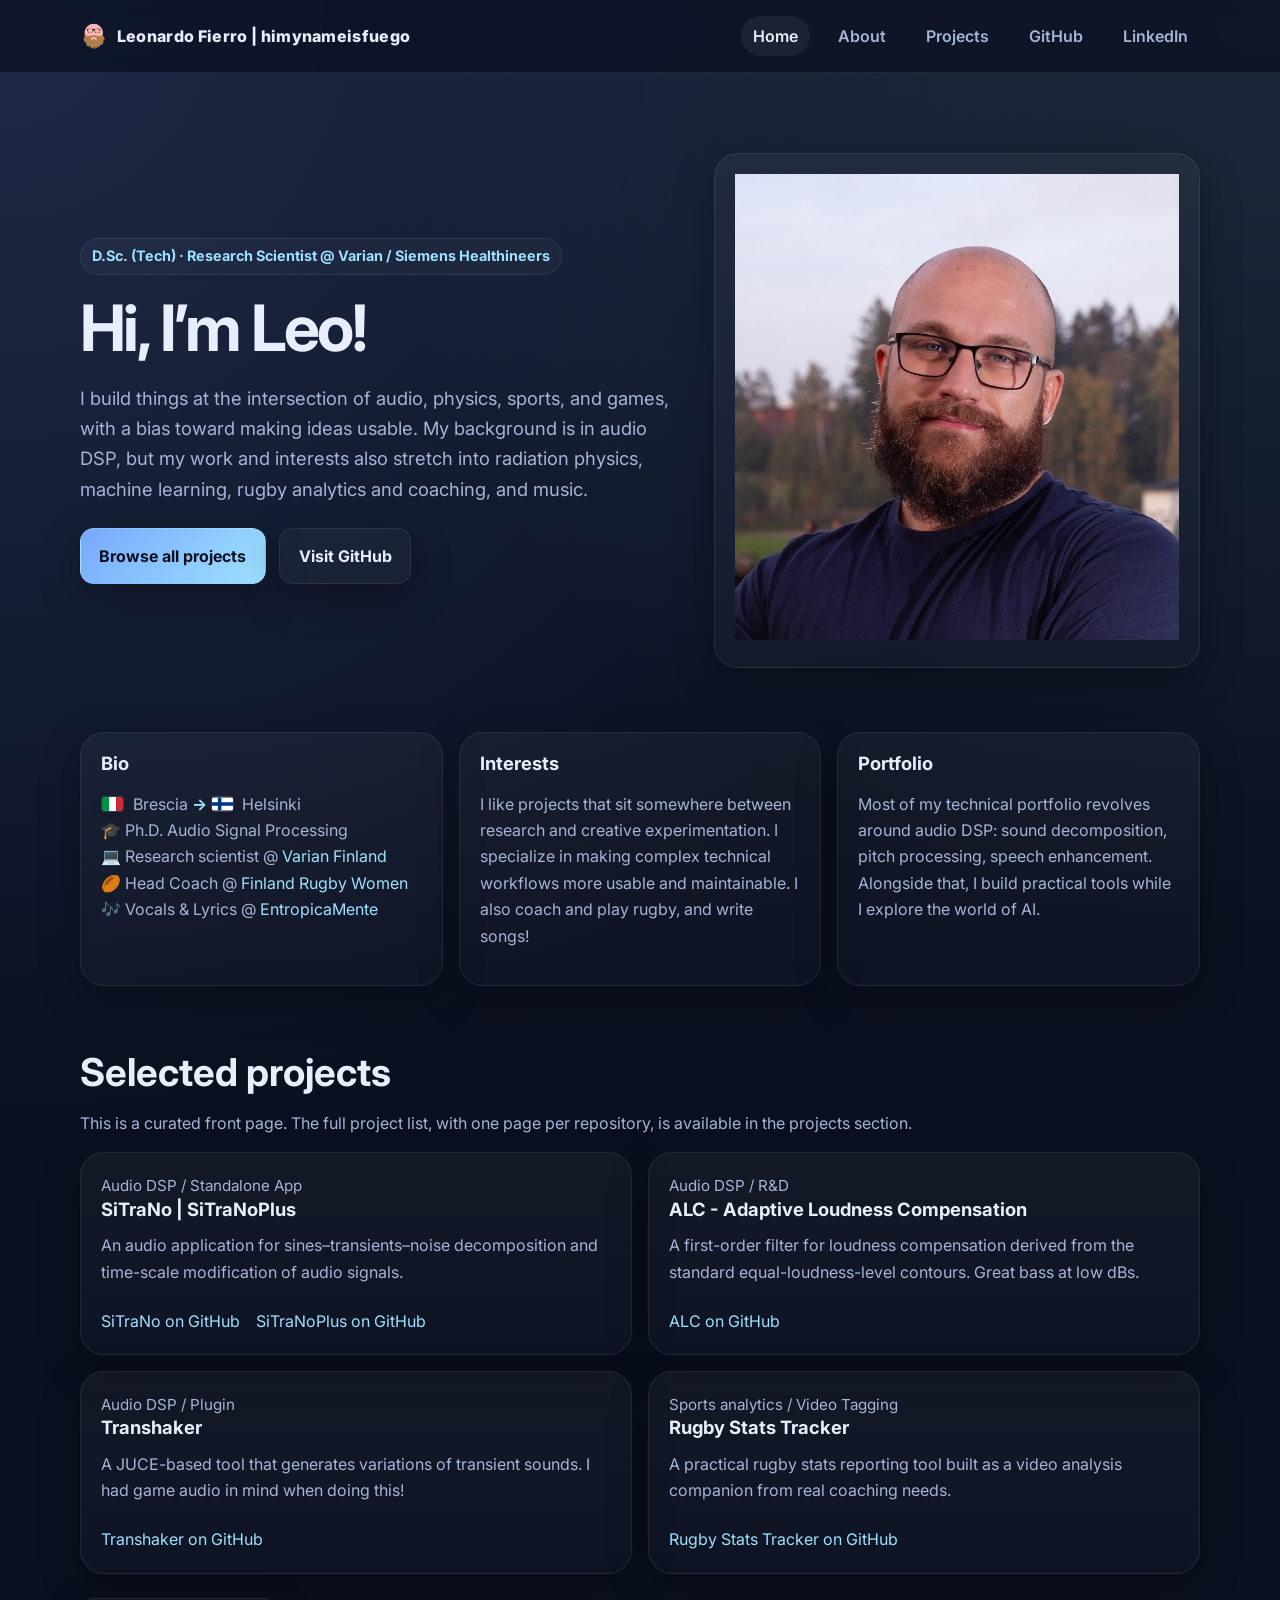
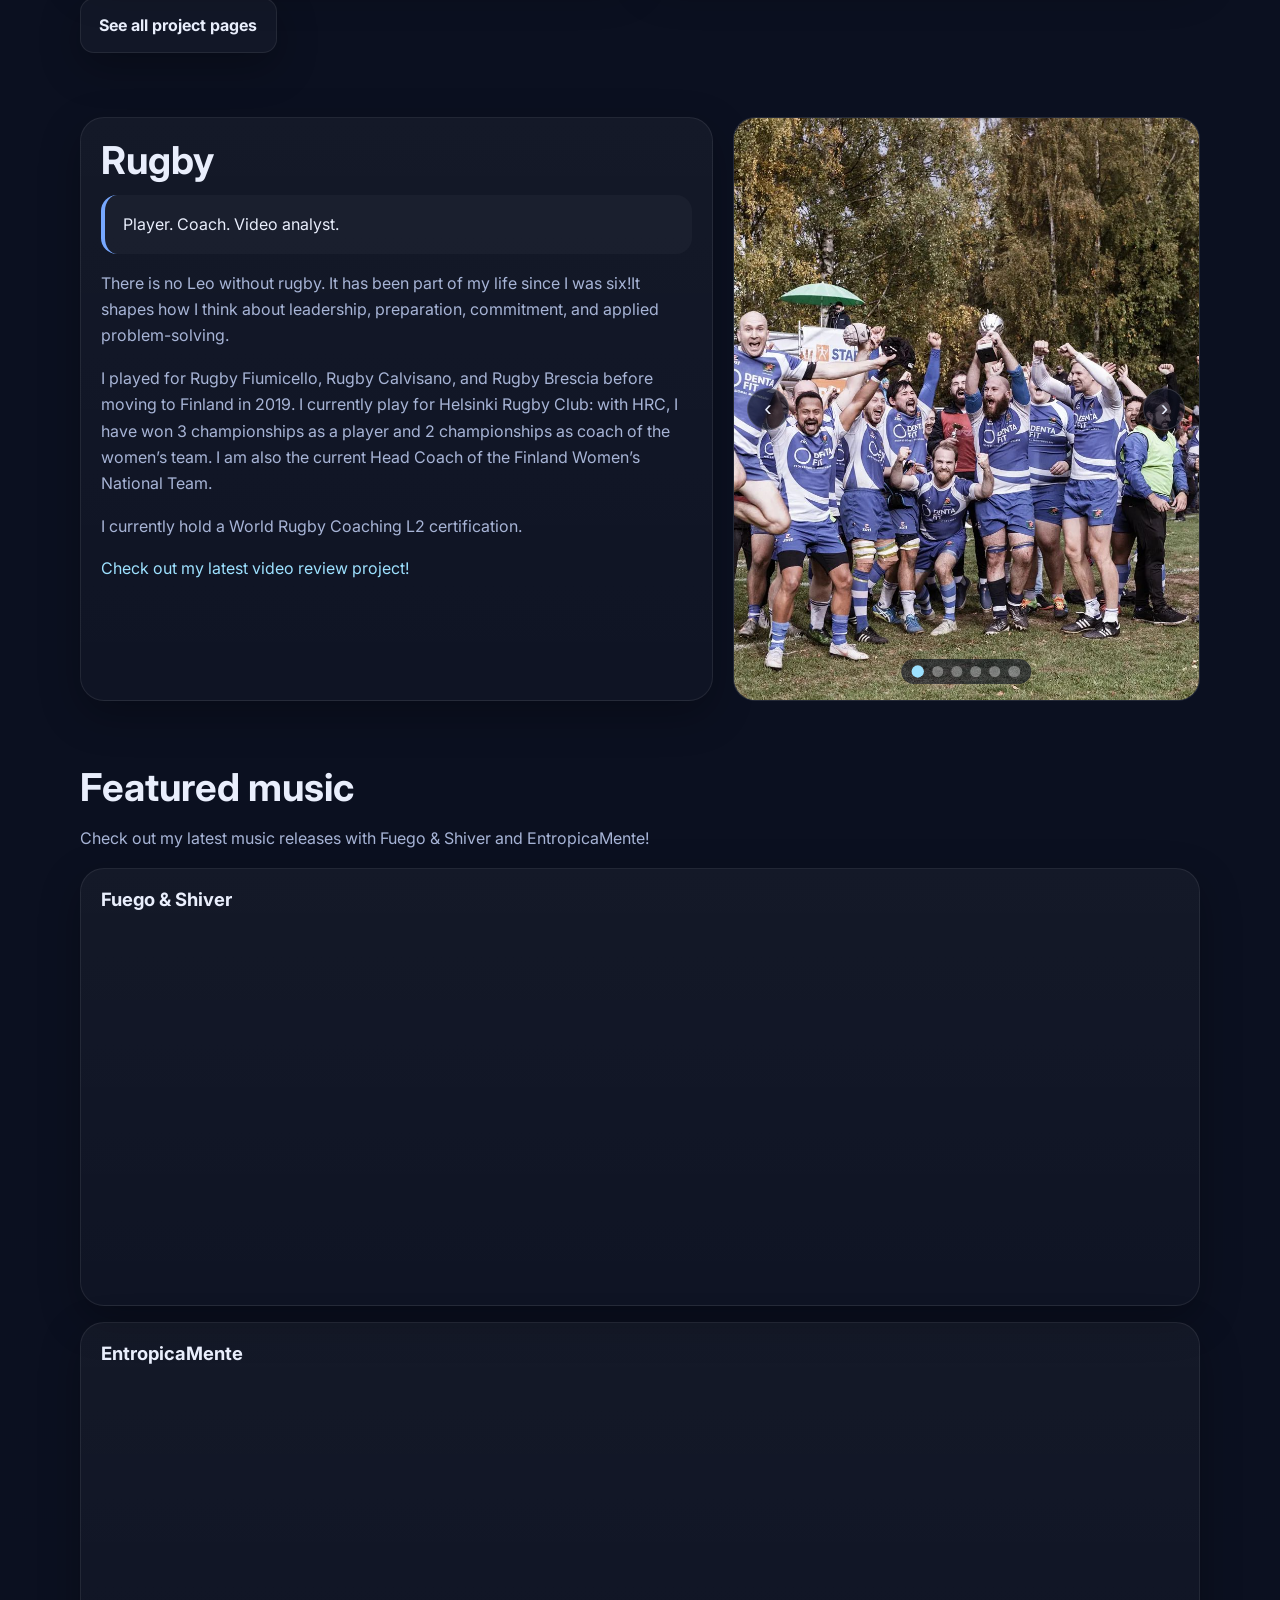
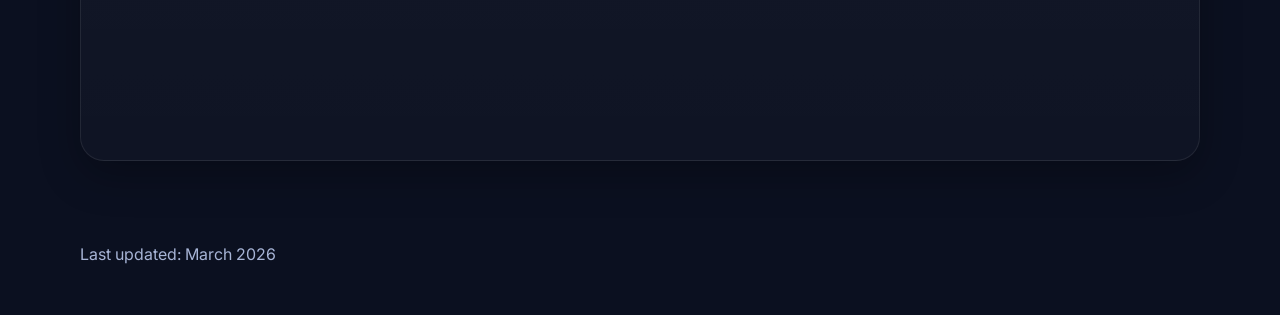
==== commit e58bf75b: "Refined interests box" ====
--- a/index.html
+++ b/index.html
@@ -78,7 +78,7 @@
       </article>
       <article class="card">
         <h3>Interests</h3>
-        <p> I like projects that sit somewhere between research and creative experimentation. At work, I specialize in making complex technical workflows more usable and maintainable, and I’m strengthening my AI toolkit to scale that impact. In my free time, I coach and play rugby, and write songs!</p>
+        <p> I like projects that sit somewhere between research and creative experimentation. I specialize in making complex technical workflows more usable and maintainable. I also coach and play rugby, and write songs!</p>
       </article>
       <article class="card">
         <h3>Portfolio</h3>
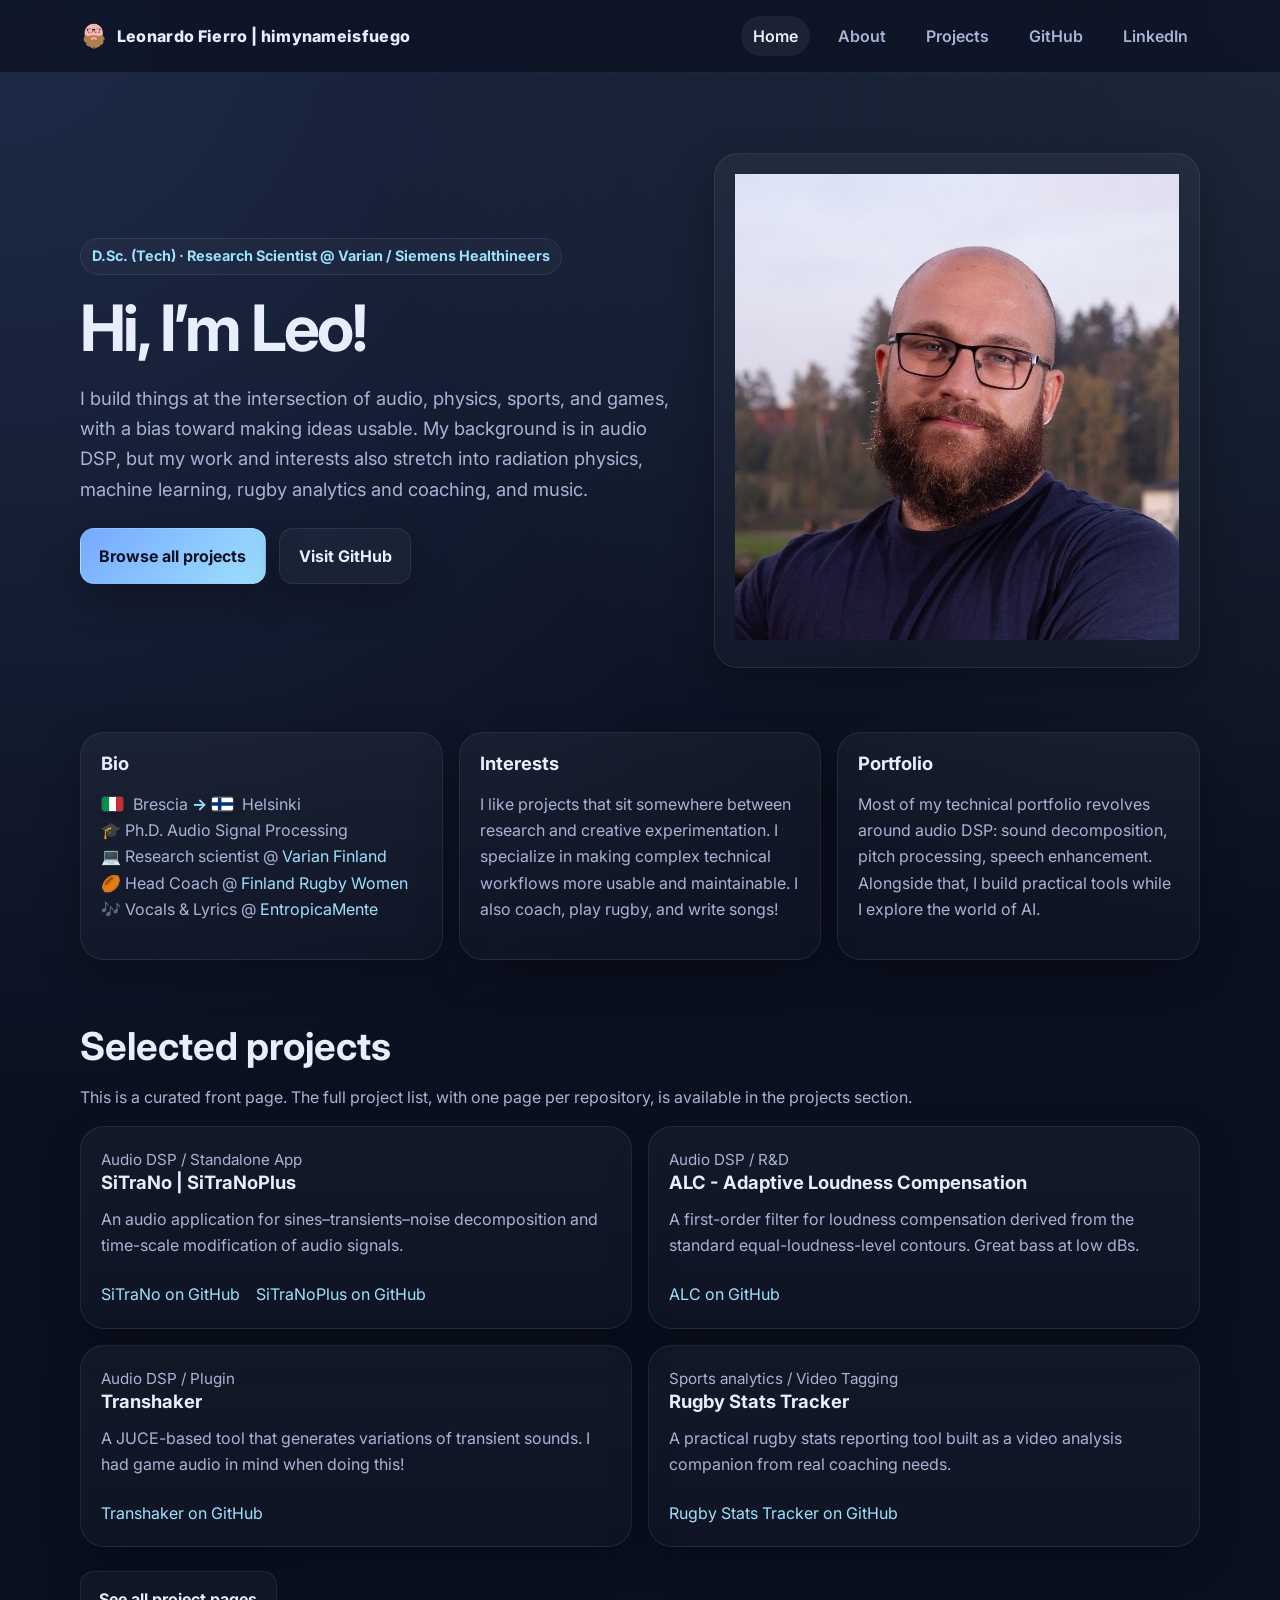
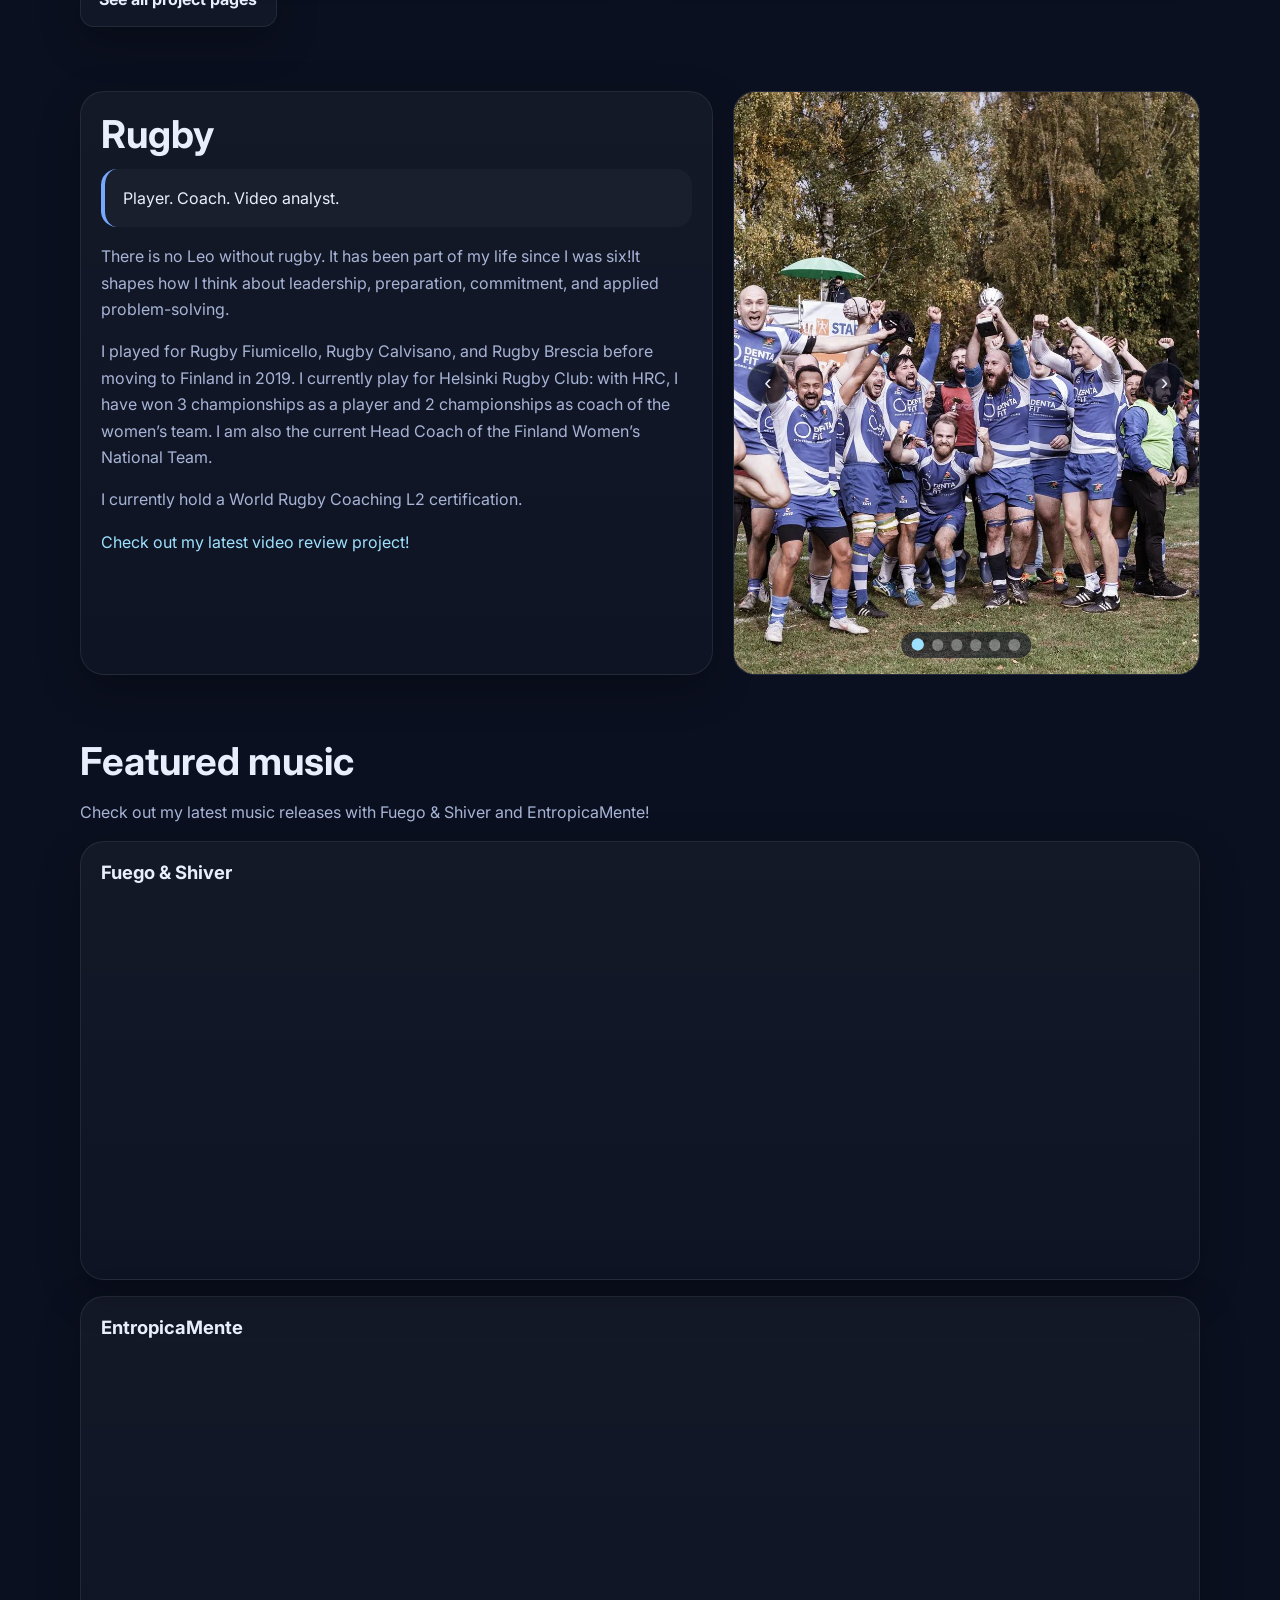
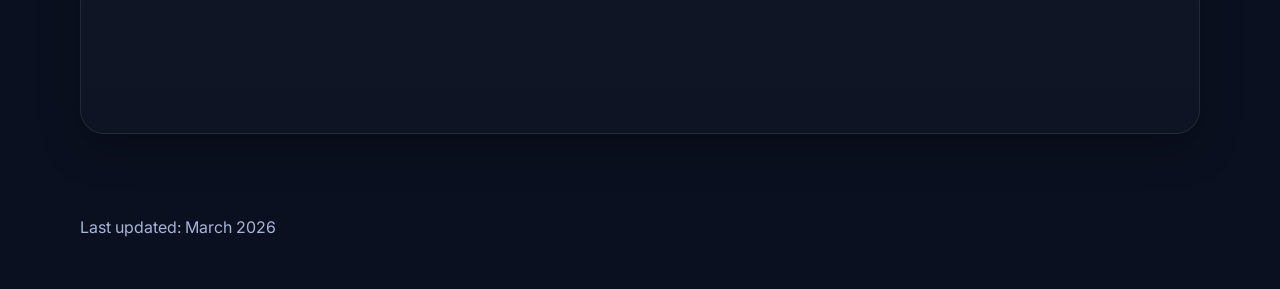
==== commit 9ebfc017: "Major timeline revision WIP" ====
--- a/index.html
+++ b/index.html
@@ -78,7 +78,7 @@
       </article>
       <article class="card">
         <h3>Interests</h3>
-        <p> I like projects that sit somewhere between research and creative experimentation. I specialize in making complex technical workflows more usable and maintainable. I also coach and play rugby, and write songs!</p>
+        <p> I like projects that sit somewhere between research and creative experimentation. I specialize in making complex technical workflows more usable and maintainable. I also coach, play rugby, and write songs!</p>
       </article>
       <article class="card">
         <h3>Portfolio</h3>
--- a/style.css
+++ b/style.css
@@ -318,6 +318,34 @@
   border: 1px solid var(--border);
   background: linear-gradient(180deg, rgba(255,255,255,0.04), rgba(255,255,255,0.02));
 }
+.timeline-card-layout {
+  display: grid;
+  grid-template-columns: 130px minmax(0, 1fr);
+  gap: 1rem;
+  align-items: start;
+}
+.timeline-thumb {
+  width: 130px;
+  aspect-ratio: 1 / 1;
+  object-fit: cover;
+  border-radius: 16px;
+  border: 1px solid var(--border);
+}
+.timeline-thumb-placeholder {
+  display: flex;
+  align-items: center;
+  justify-content: center;
+  padding: 0.55rem;
+  background:
+    linear-gradient(180deg, rgba(255,255,255,0.04), rgba(255,255,255,0.02)),
+    radial-gradient(circle at top left, rgba(119,168,255,0.18), transparent 60%);
+  color: var(--accent-2);
+  font-size: 0.72rem;
+  font-weight: 800;
+  letter-spacing: 0.08em;
+  text-align: center;
+  text-transform: uppercase;
+}
 .timeline-card h3 {
   margin-bottom: 0.5rem;
 }
@@ -395,4 +423,11 @@
   .timeline-card {
     grid-column: 2;
   }
-}
+  .timeline-card-layout {
+    grid-template-columns: 88px minmax(0, 1fr);
+    gap: 0.85rem;
+  }
+  .timeline-thumb {
+    width: 88px;
+  }
+}
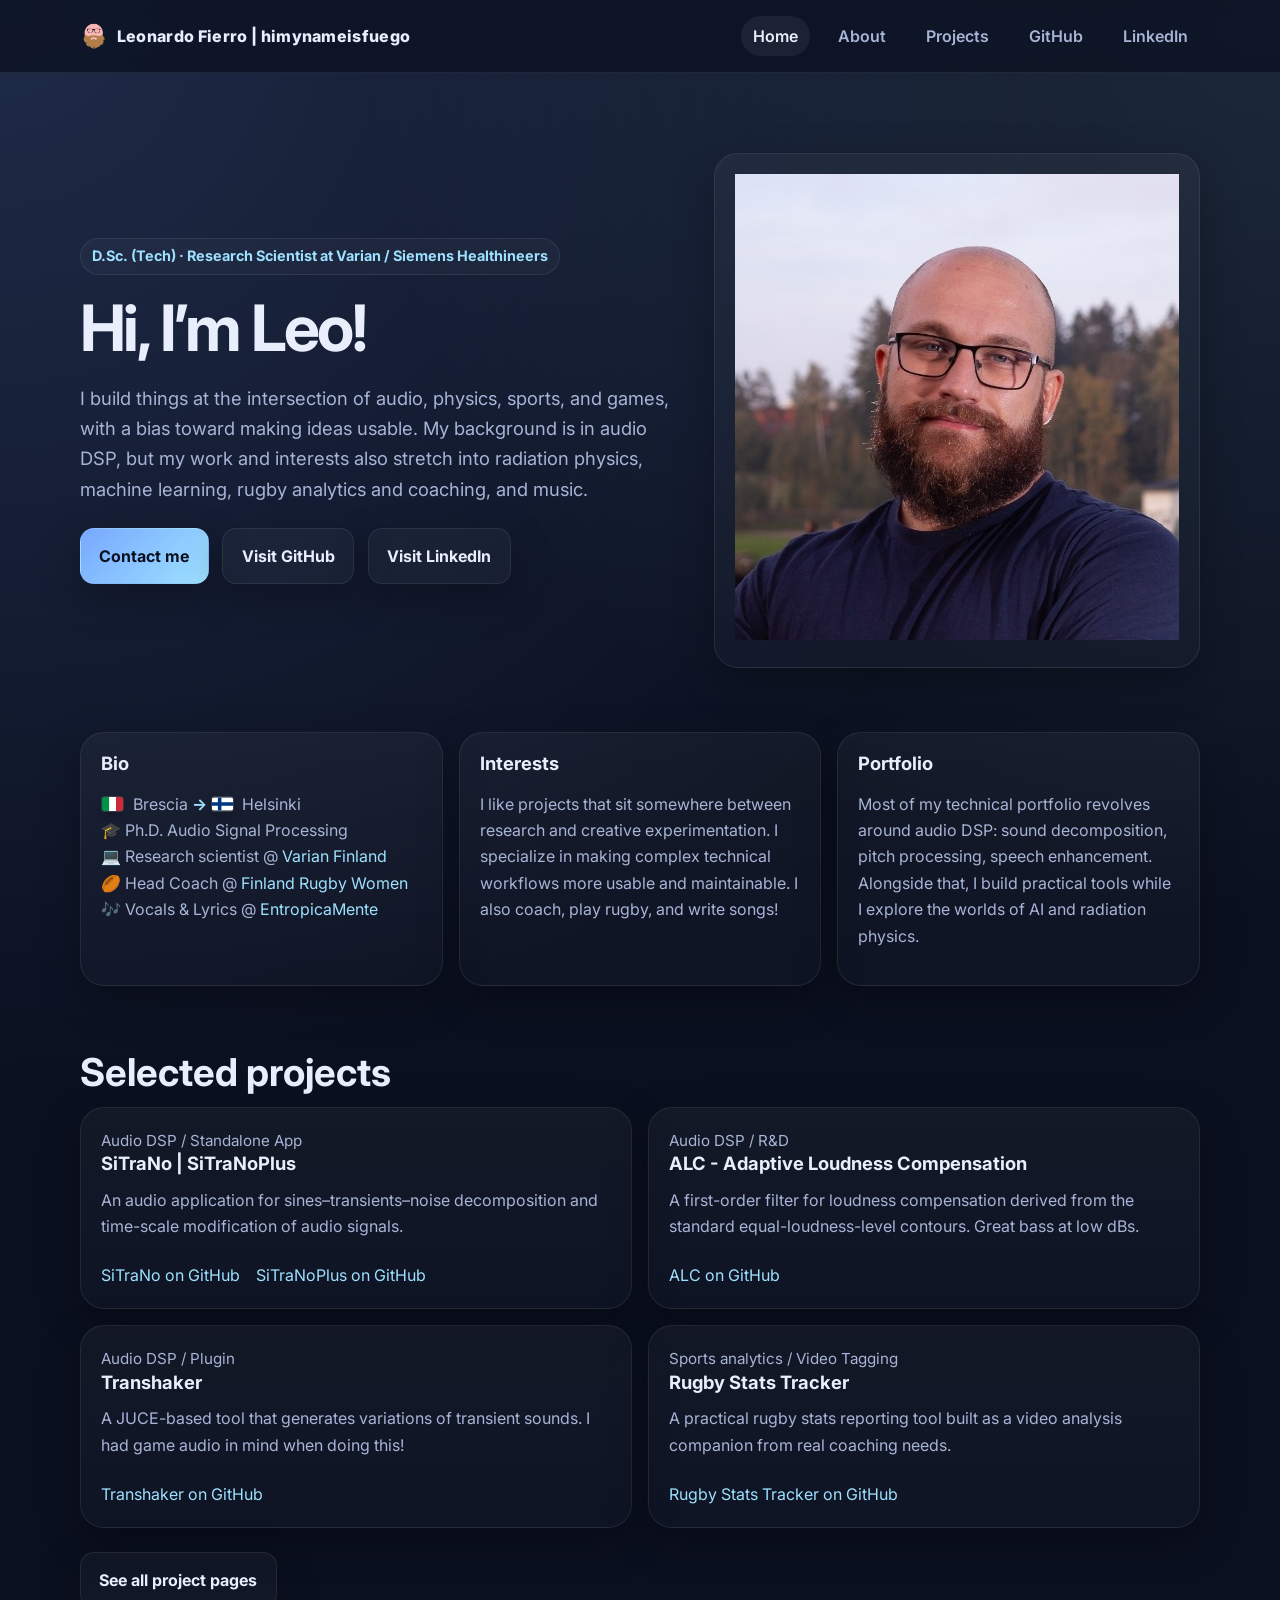
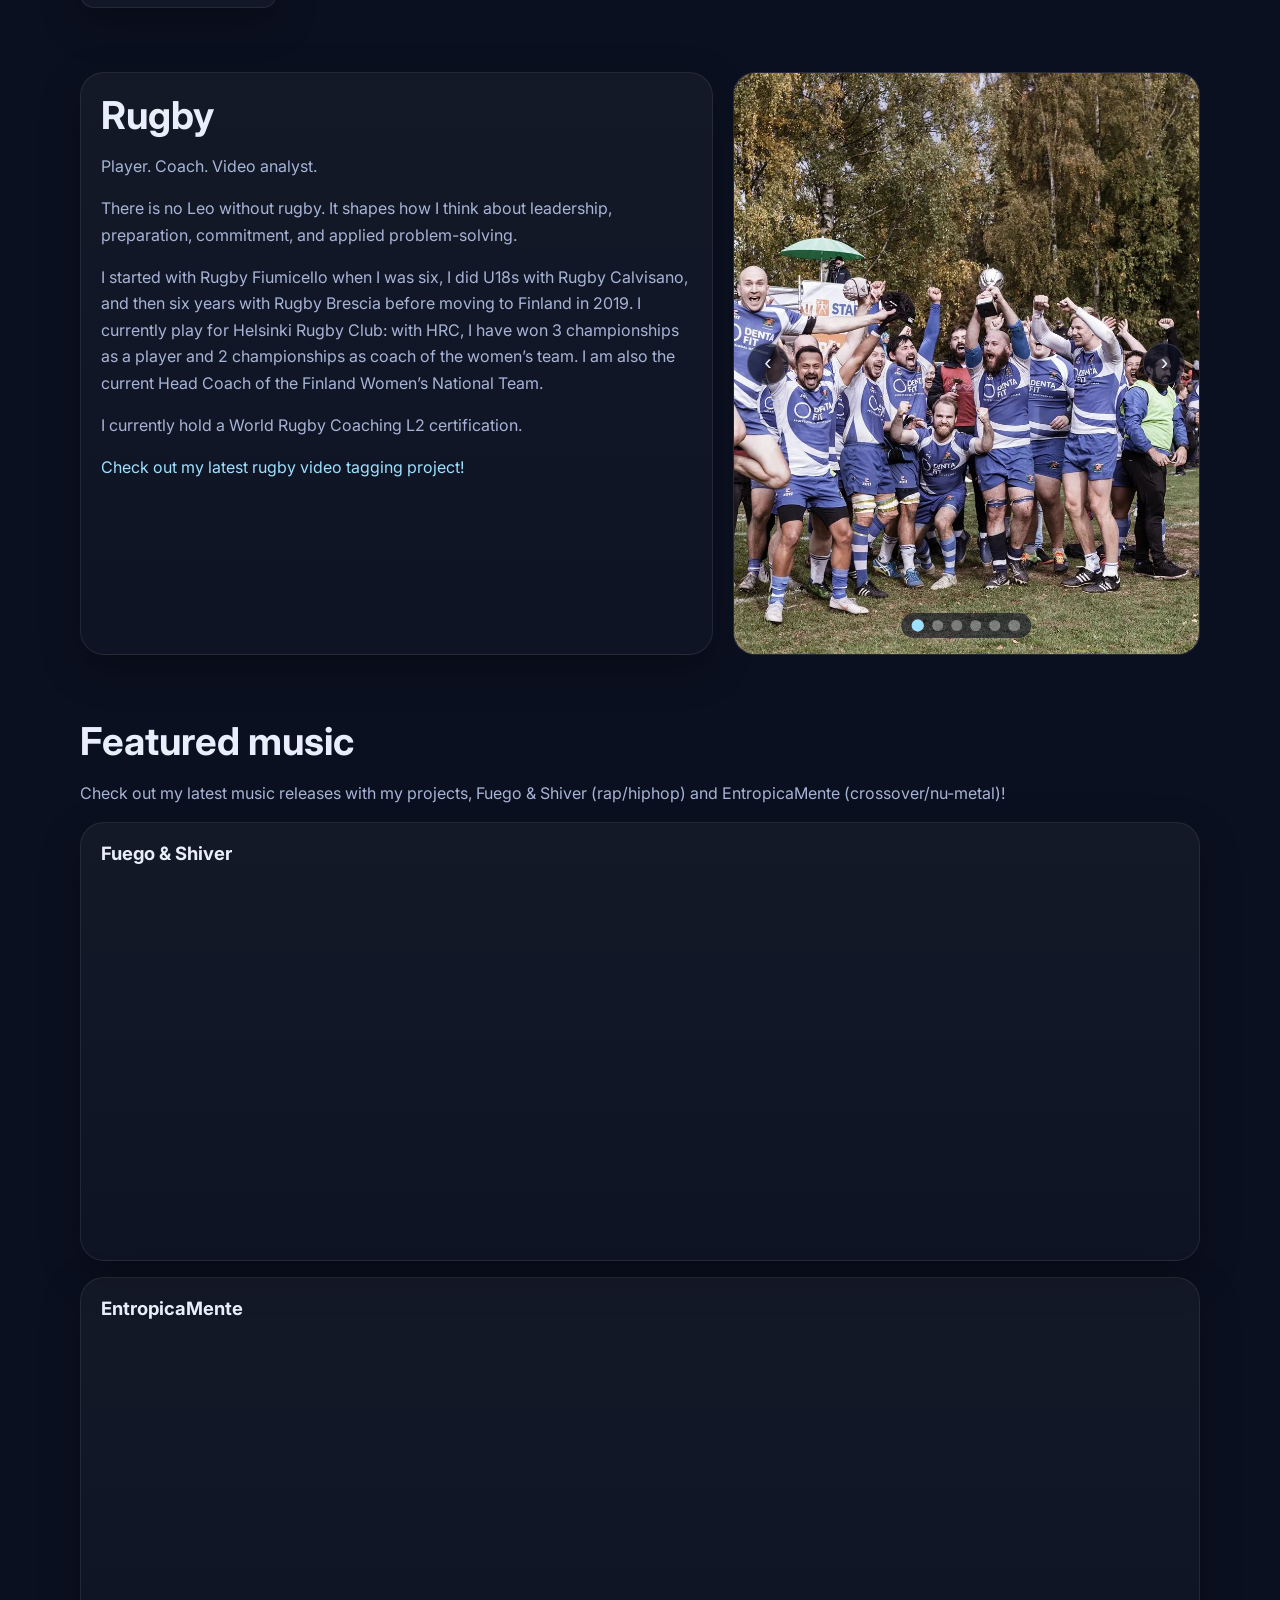
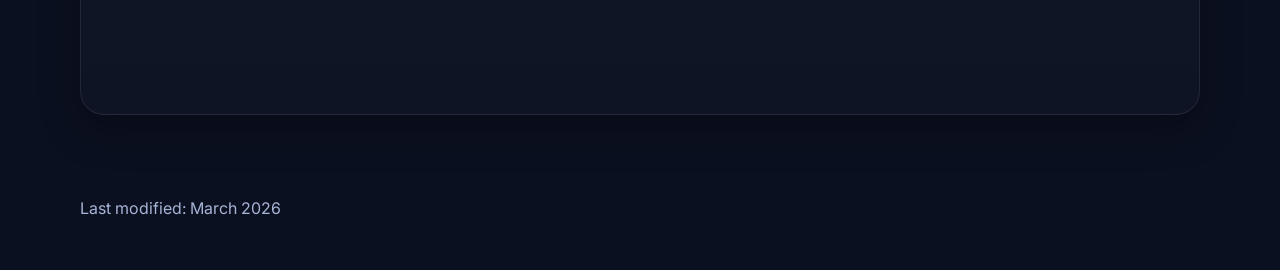
==== commit 45d7f798: "Updated main page" ====
--- a/index.html
+++ b/index.html
@@ -36,13 +36,14 @@
   <section class="hero">
     <div class="container hero-grid hero-grid-profile">
       <div>
-        <span class="kicker">D.Sc. (Tech) · Research Scientist @ Varian / Siemens Healthineers </span>
+        <span class="kicker">D.Sc. (Tech) · Research Scientist at Varian / Siemens Healthineers </span>
         <p>   </p>
         <h1>Hi, I’m Leo!</h1>
         <p class="lead">I build things at the intersection of audio, physics, sports, and games, with a bias toward making ideas usable. My background is in audio DSP, but my work and interests also stretch into radiation physics, machine learning, rugby analytics and coaching, and music.</p>
         <div class="actions">
-          <a class="button primary" href="projects.html">Browse all projects</a>
+          <a class="button primary" href="mailto:lrd.fierro@gmail.com">Contact me</a>
           <a class="button secondary" href="https://github.com/himynameisfuego">Visit GitHub</a>
+          <a class="button secondary" href="https://www.linkedin.com/in/leonardo-fierro">Visit LinkedIn</a>
         </div>
       </div>
 
@@ -82,7 +83,7 @@
       </article>
       <article class="card">
         <h3>Portfolio</h3>
-        <p>Most of my technical portfolio revolves around audio DSP: sound decomposition, pitch processing, speech enhancement. Alongside that, I build practical tools while I explore the world of AI. </p>
+        <p>Most of my technical portfolio revolves around audio DSP: sound decomposition, pitch processing, speech enhancement. Alongside that, I build practical tools while I explore the worlds of AI and radiation physics. </p>
       </article>
     </div>
   </section>
@@ -90,7 +91,6 @@
  <section class="section">
     <div class="container">
       <h2>Selected projects</h2>
-      <p>This is a curated front page. The full project list, with one page per repository, is available in the projects section.</p>
       <div class="project-grid">
         <article class="card project-card">
           <div>
@@ -145,12 +145,11 @@
     <div class="container two-col">
       <article class="card">
         <h2>Rugby</h2>
-        <div class="callout">Player. Coach. Video analyst.</div>
-        
-        <p>There is no Leo without rugby. It has been part of my life since I was six!It shapes how I think about leadership, preparation, commitment, and applied problem-solving. </p>
-        <p>I played for Rugby Fiumicello, Rugby Calvisano, and Rugby Brescia before moving to Finland in 2019. I currently play for Helsinki Rugby Club: with HRC, I have won 3 championships as a player and 2 championships as coach of the women’s team. I am also the current Head Coach of the Finland Women’s National Team.</p>
+        <p>Player. Coach. Video analyst.</p>
+        <p>There is no Leo without rugby. It shapes how I think about leadership, preparation, commitment, and applied problem-solving. </p>
+        <p>I started with Rugby Fiumicello when I was six, I did U18s with Rugby Calvisano, and then six years with Rugby Brescia before moving to Finland in 2019. I currently play for Helsinki Rugby Club: with HRC, I have won 3 championships as a player and 2 championships as coach of the women’s team. I am also the current Head Coach of the Finland Women’s National Team.</p>
         <p>I currently hold a World Rugby Coaching L2 certification.</p>
-        <p><a href="https://github.com/himynameisfuego/rugbystatstracker">Check out my latest video review project!</a></p>
+        <p><a href="https://github.com/himynameisfuego/rugbystatstracker">Check out my latest rugby video tagging project!</a></p>
       </article>
       <article class="slideshow-card">
         <div class="image-carousel" data-carousel aria-label="Rugby slideshow">
@@ -180,7 +179,7 @@
   <section class="section">
     <div class="container">
       <h2>Featured music</h2>
-      <p>Check out my latest music releases with Fuego &amp; Shiver and EntropicaMente!</p>
+      <p>Check out my latest music releases with my projects, Fuego &amp; Shiver (rap/hiphop) and EntropicaMente (crossover/nu-metal)!</p>
       <div class="music-grid">
         <article class="card music-card">
           <h3>Fuego &amp; Shiver</h3>
@@ -218,7 +217,7 @@
 
 <footer>
   <div class="container">
-    <div>Last updated: March 2026</div>
+    <div>Last modified: March 2026</div>
   </div>
 </footer>
 <script>
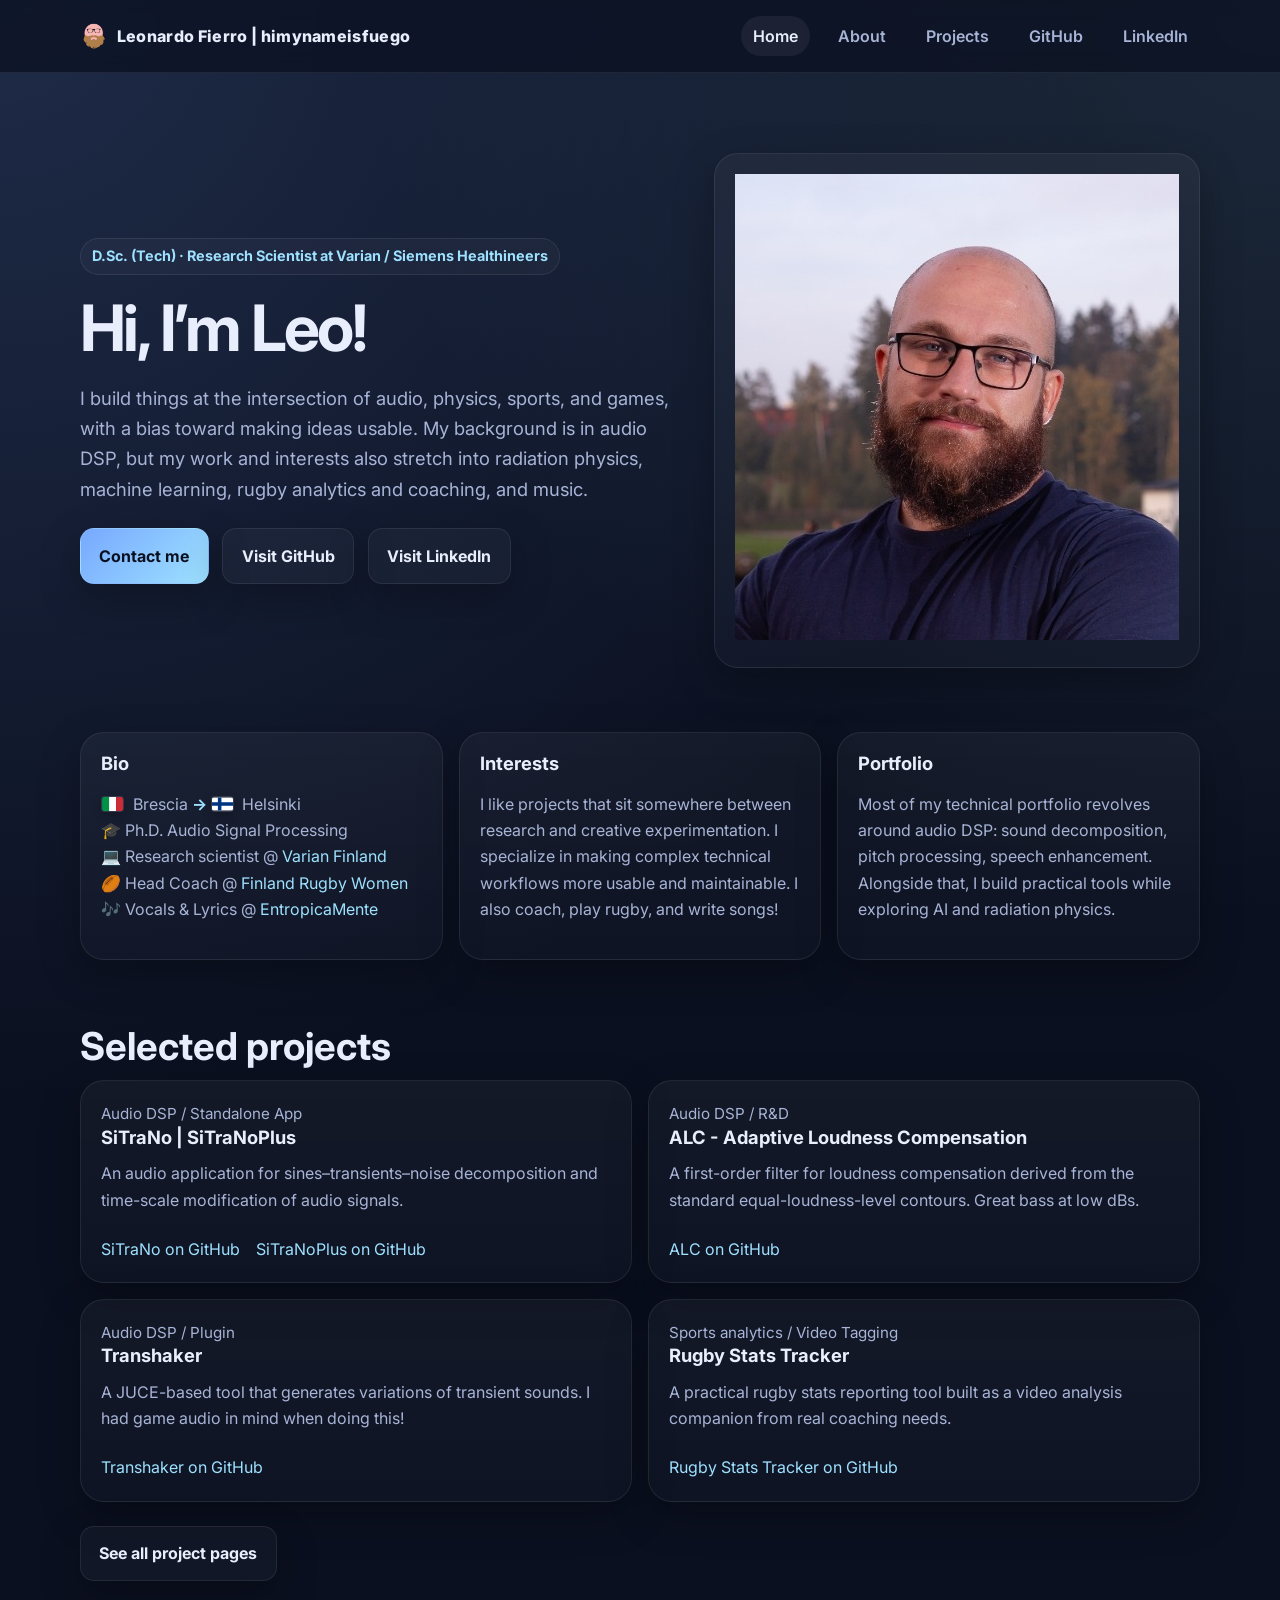
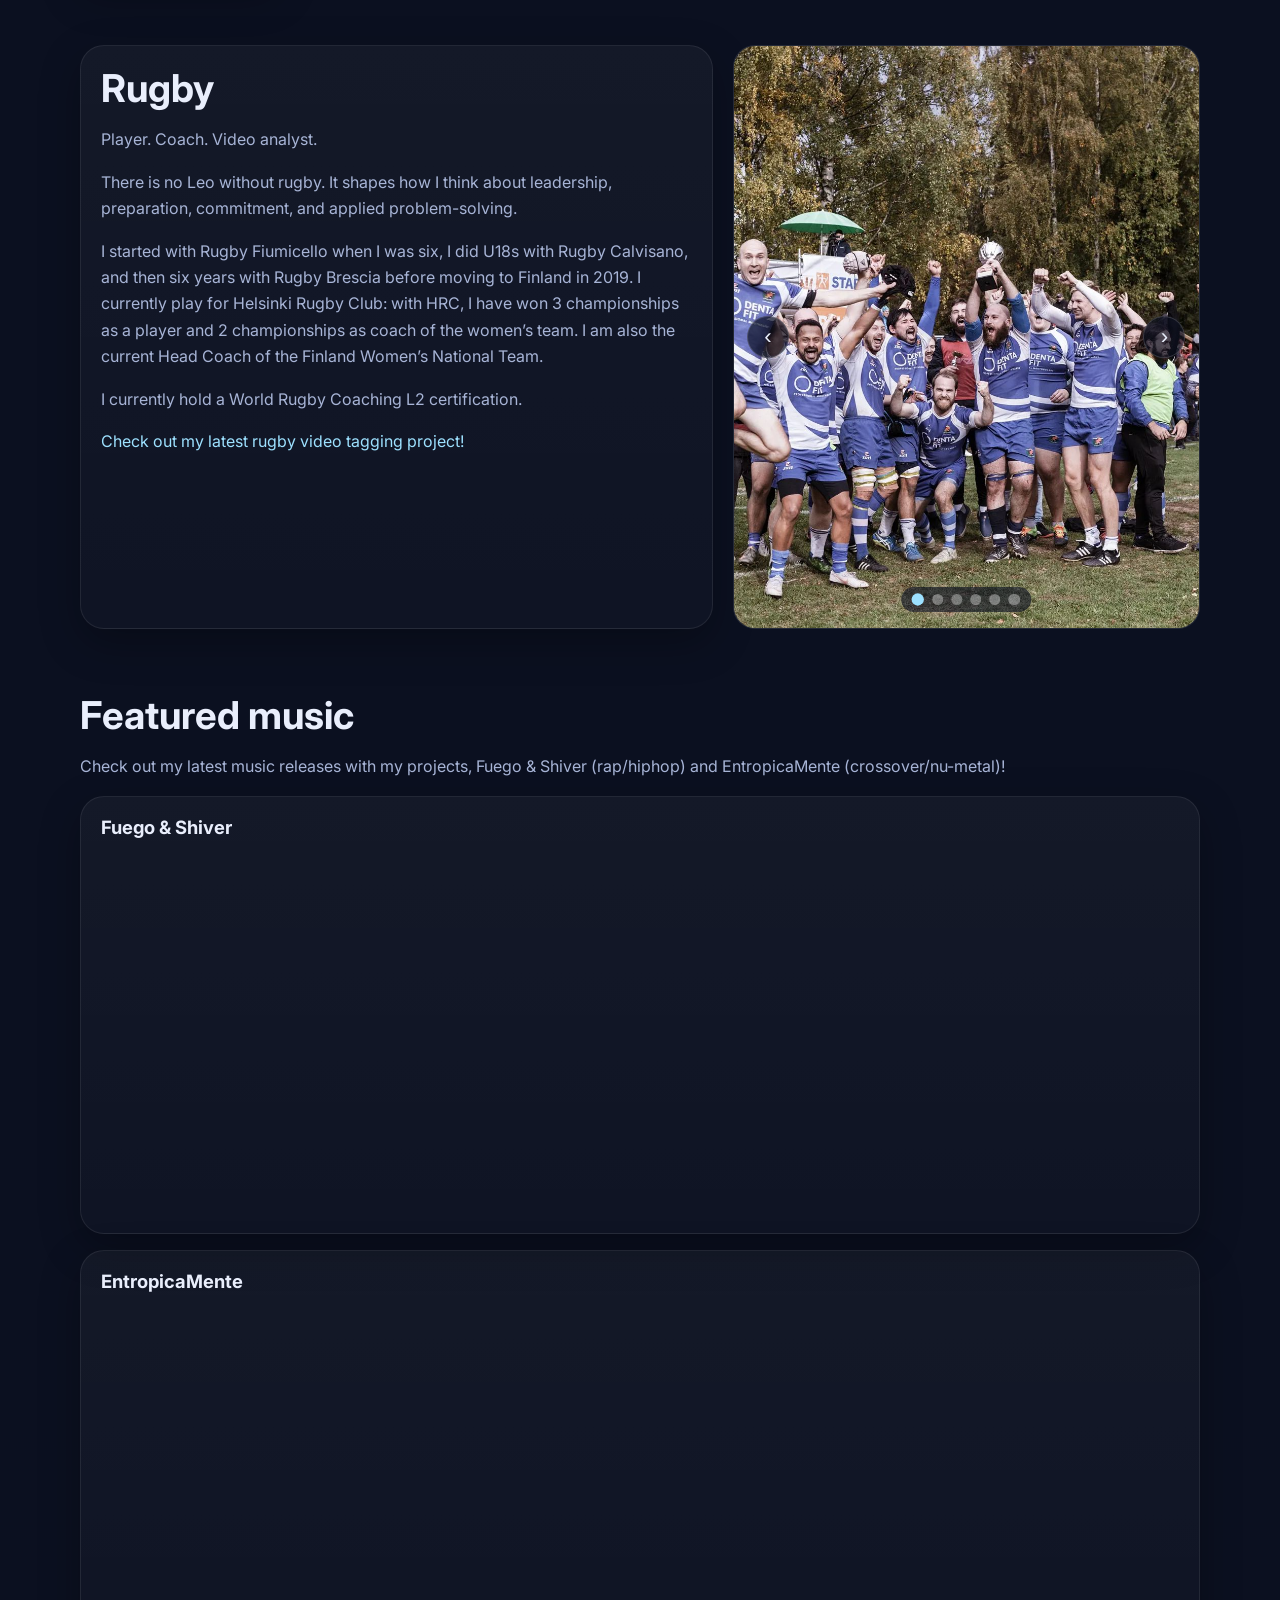
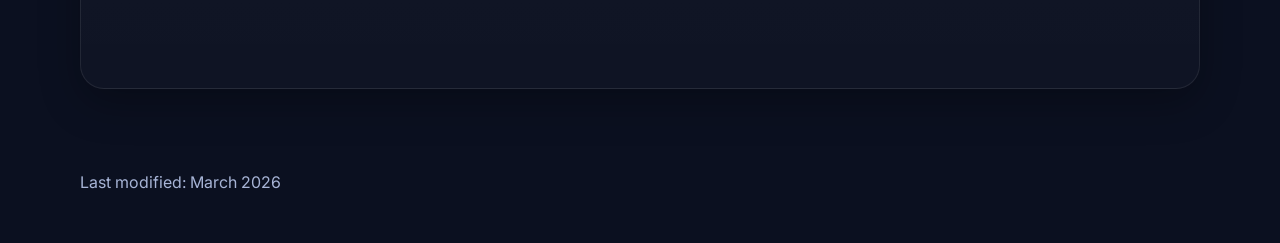
==== commit 88305f10: "updated timeline" ====
--- a/index.html
+++ b/index.html
@@ -83,7 +83,7 @@
       </article>
       <article class="card">
         <h3>Portfolio</h3>
-        <p>Most of my technical portfolio revolves around audio DSP: sound decomposition, pitch processing, speech enhancement. Alongside that, I build practical tools while I explore the worlds of AI and radiation physics. </p>
+        <p>Most of my technical portfolio revolves around audio DSP: sound decomposition, pitch processing, speech enhancement. Alongside that, I build practical tools while exploring AI and radiation physics. </p>
       </article>
     </div>
   </section>
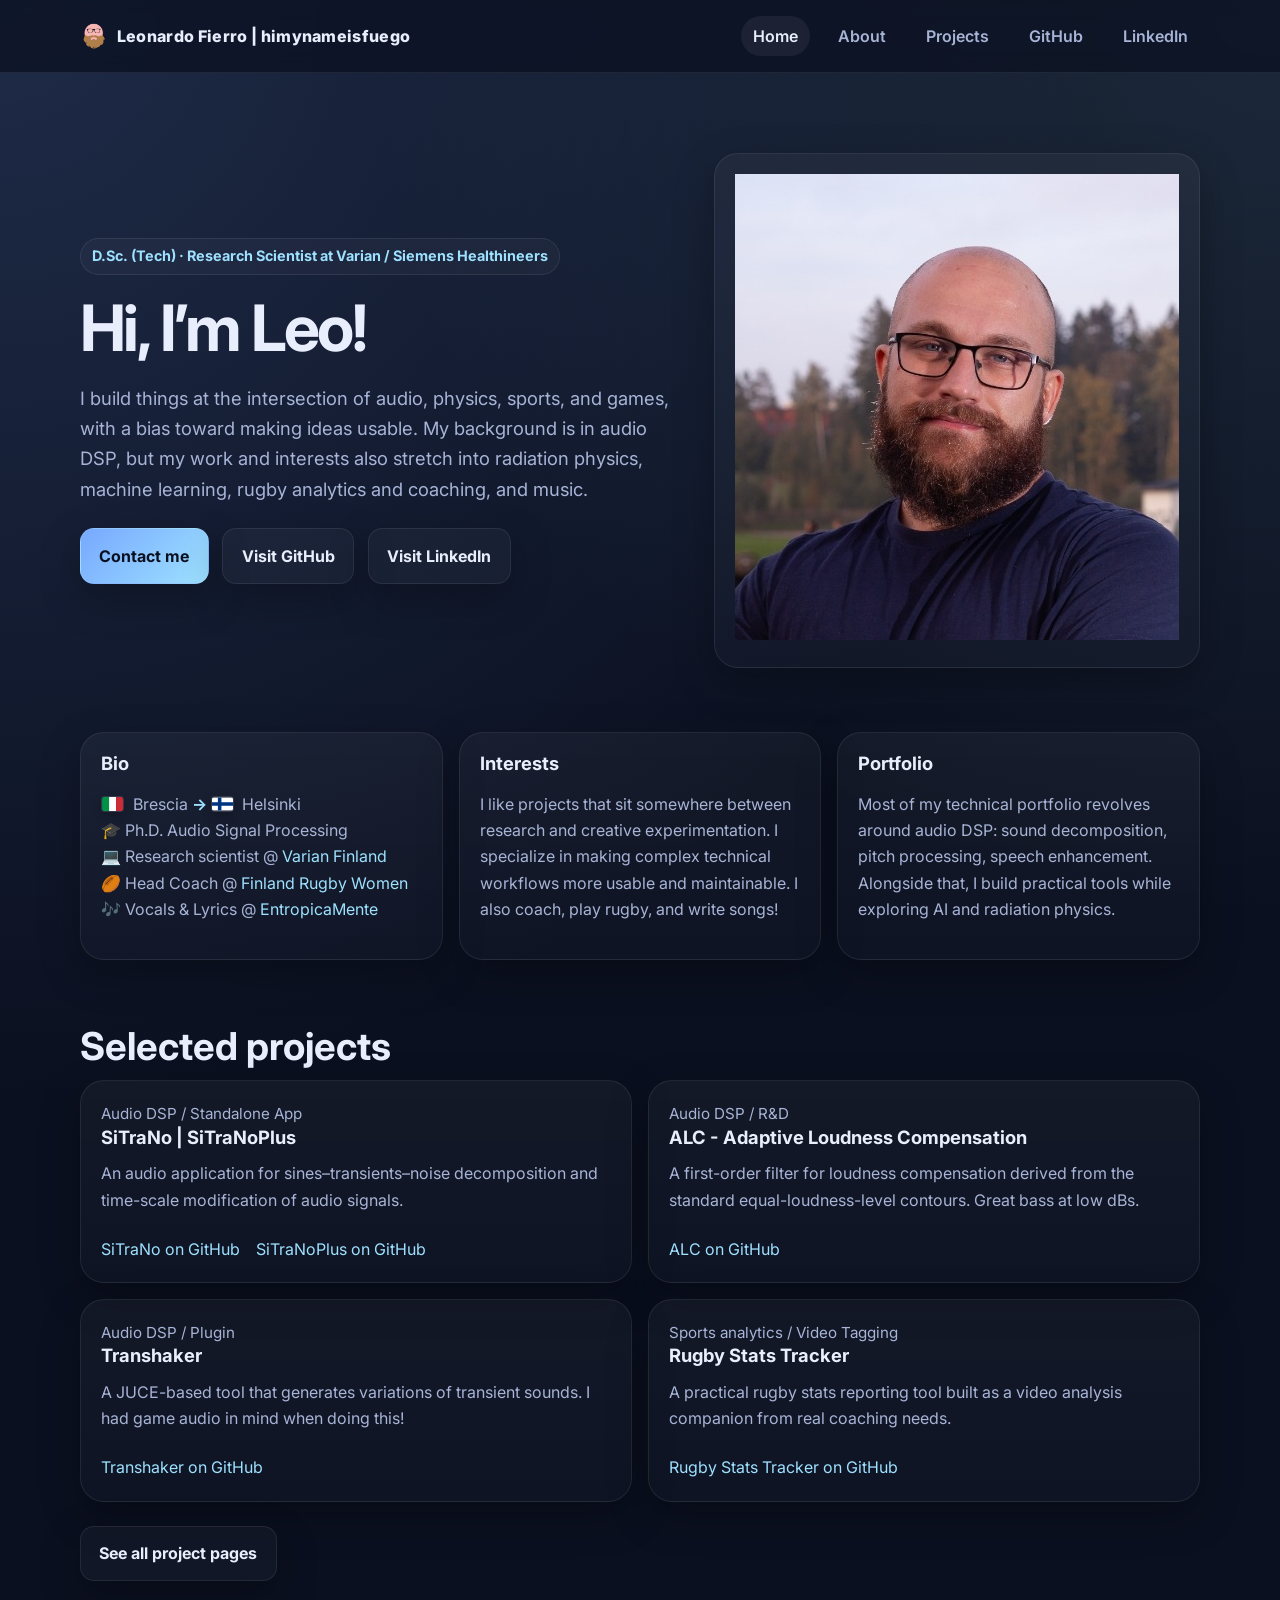
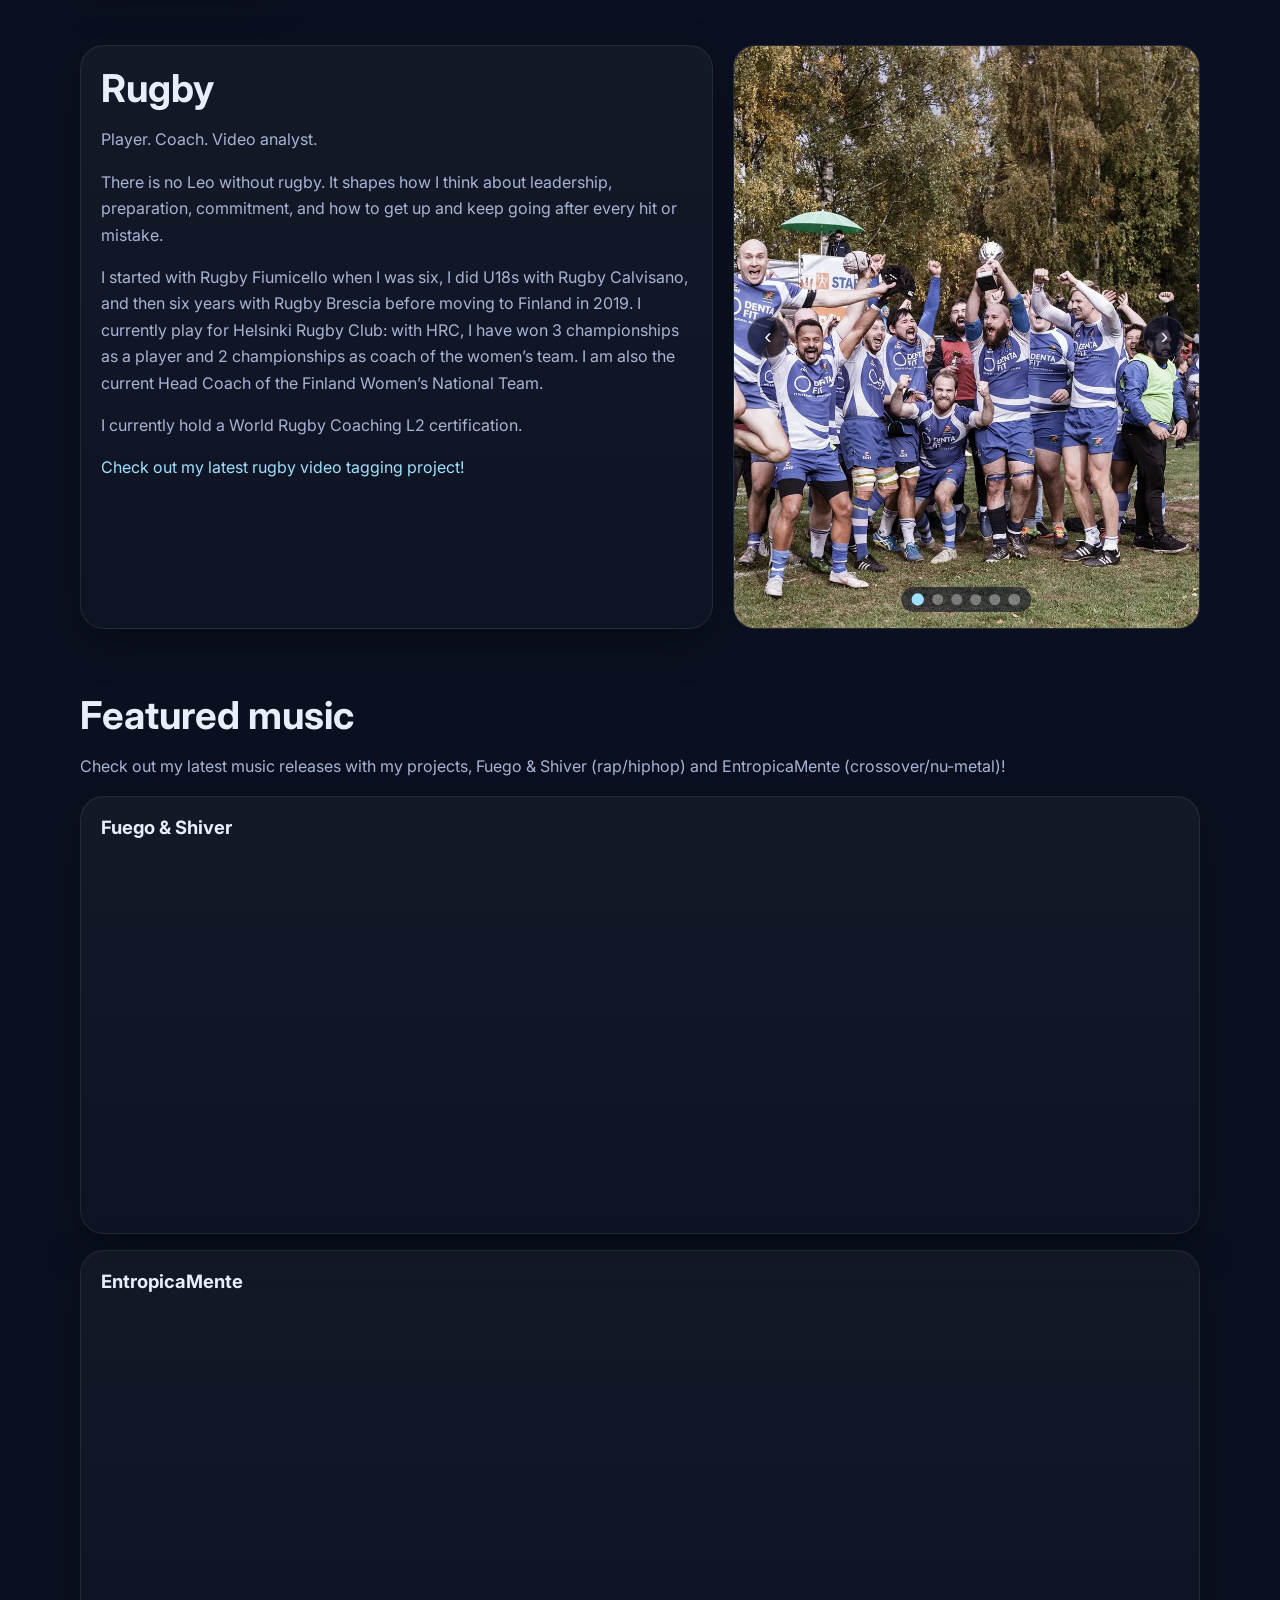
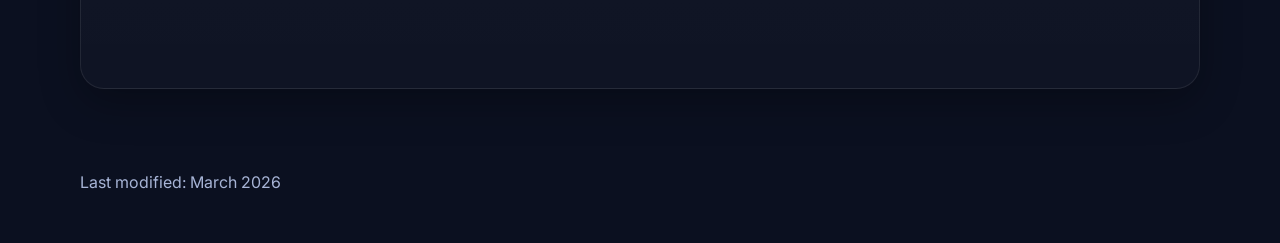
==== commit 0802e326: "updated main page" ====
--- a/index.html
+++ b/index.html
@@ -146,7 +146,7 @@
       <article class="card">
         <h2>Rugby</h2>
         <p>Player. Coach. Video analyst.</p>
-        <p>There is no Leo without rugby. It shapes how I think about leadership, preparation, commitment, and applied problem-solving. </p>
+        <p>There is no Leo without rugby. It shapes how I think about leadership, preparation, commitment, and how to get up and keep going after every hit or mistake. </p>
         <p>I started with Rugby Fiumicello when I was six, I did U18s with Rugby Calvisano, and then six years with Rugby Brescia before moving to Finland in 2019. I currently play for Helsinki Rugby Club: with HRC, I have won 3 championships as a player and 2 championships as coach of the women’s team. I am also the current Head Coach of the Finland Women’s National Team.</p>
         <p>I currently hold a World Rugby Coaching L2 certification.</p>
         <p><a href="https://github.com/himynameisfuego/rugbystatstracker">Check out my latest rugby video tagging project!</a></p>
